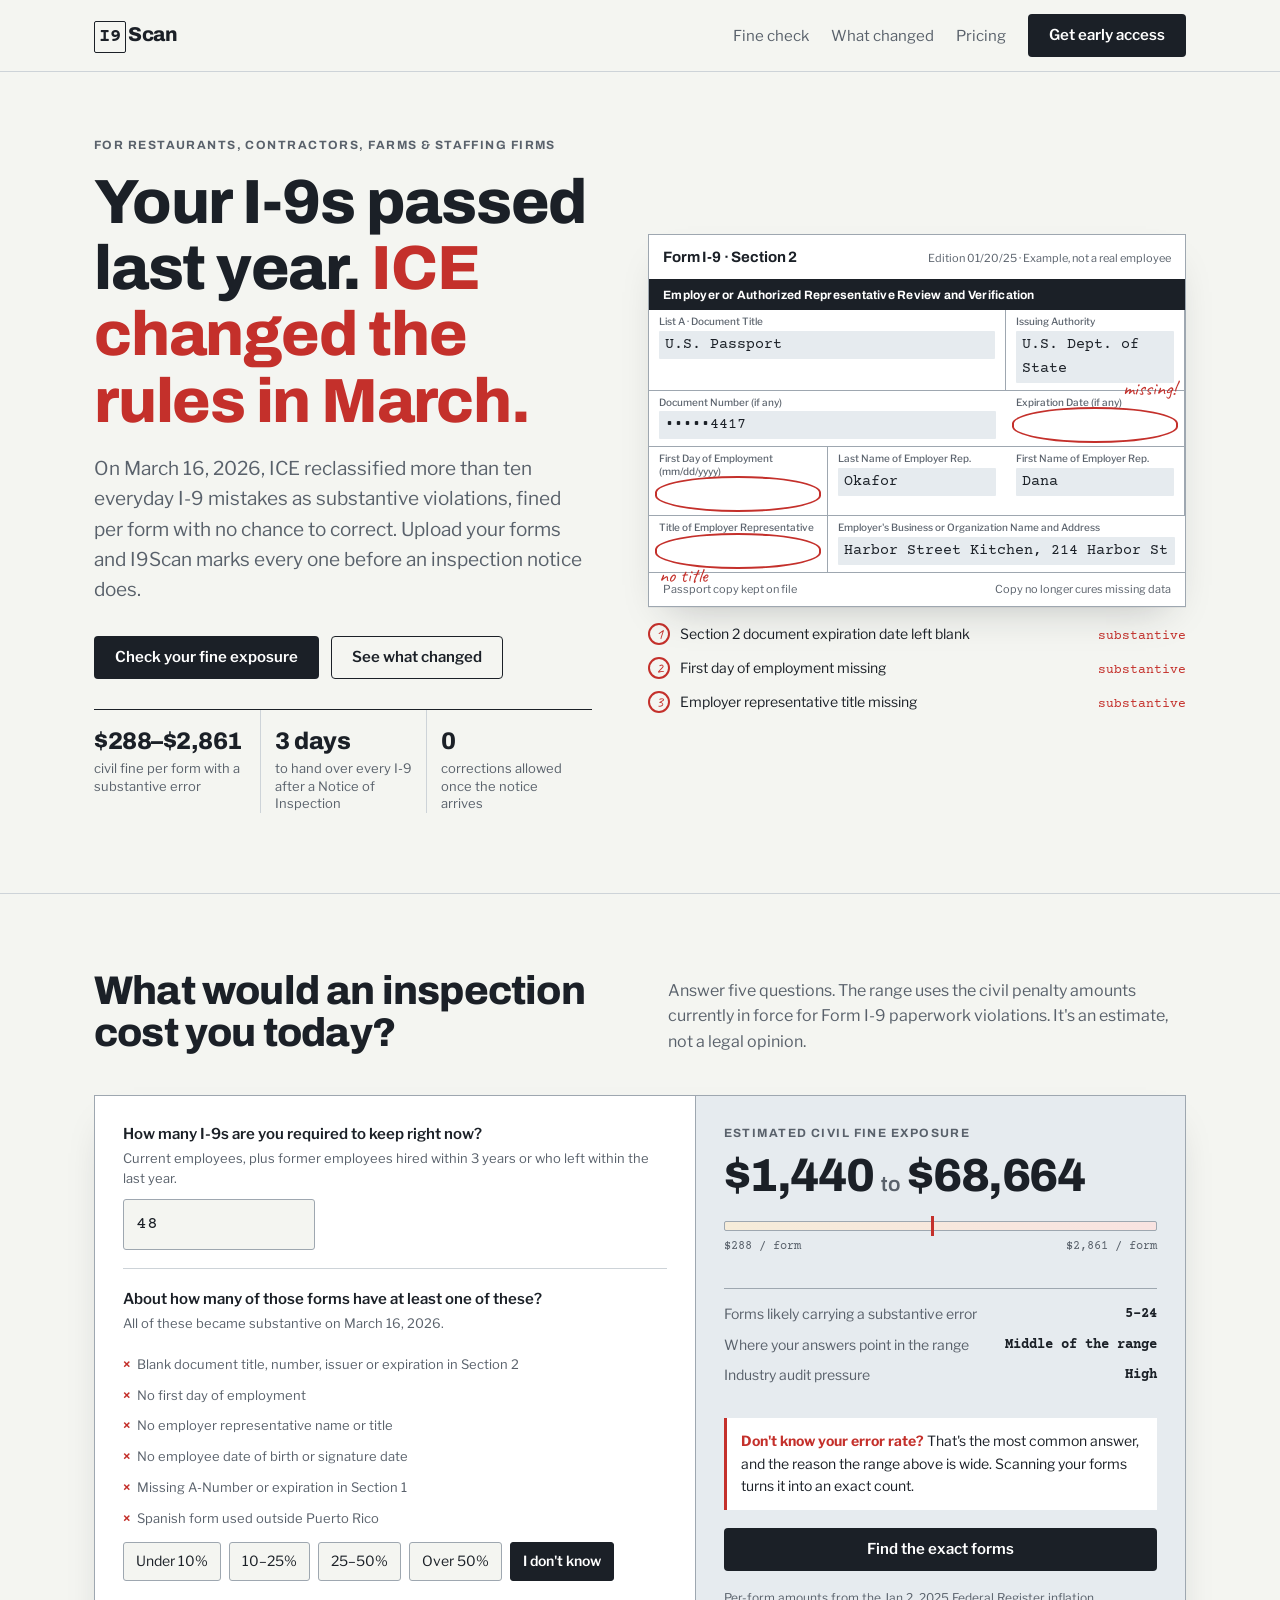
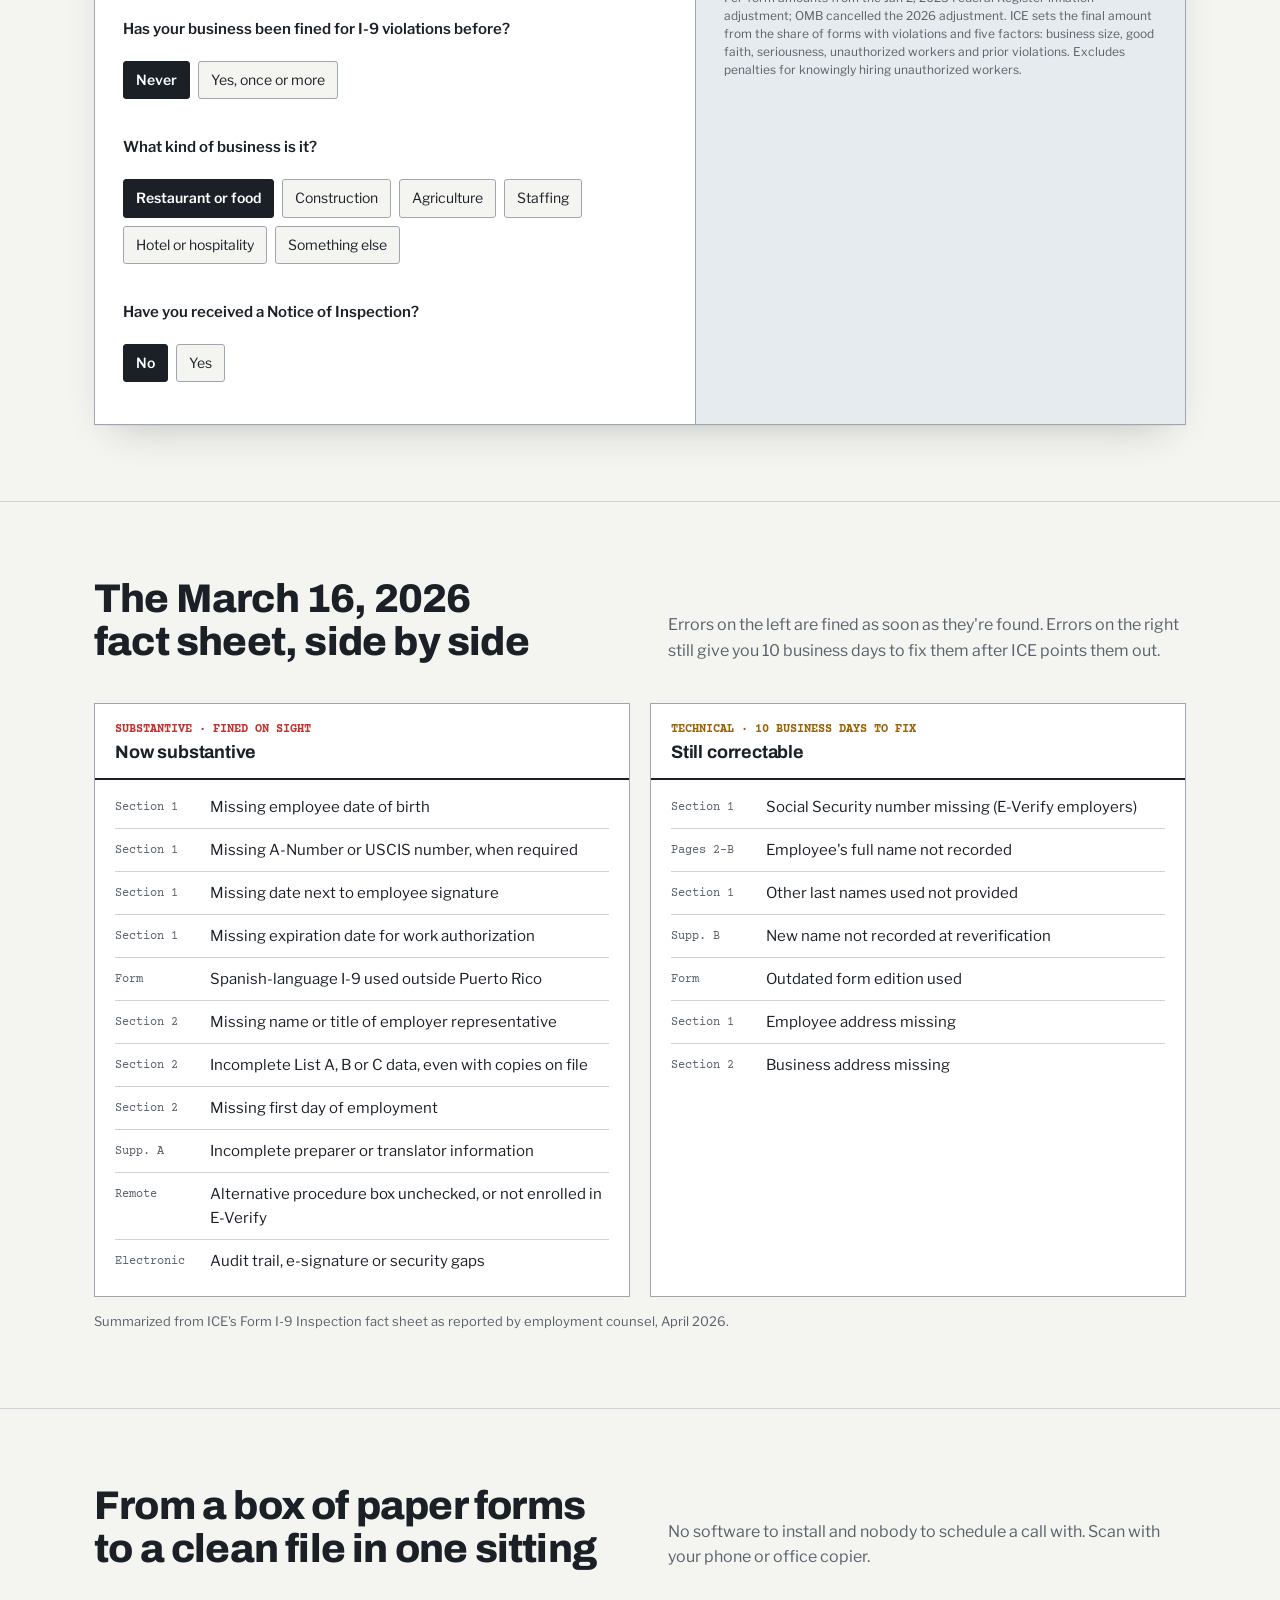
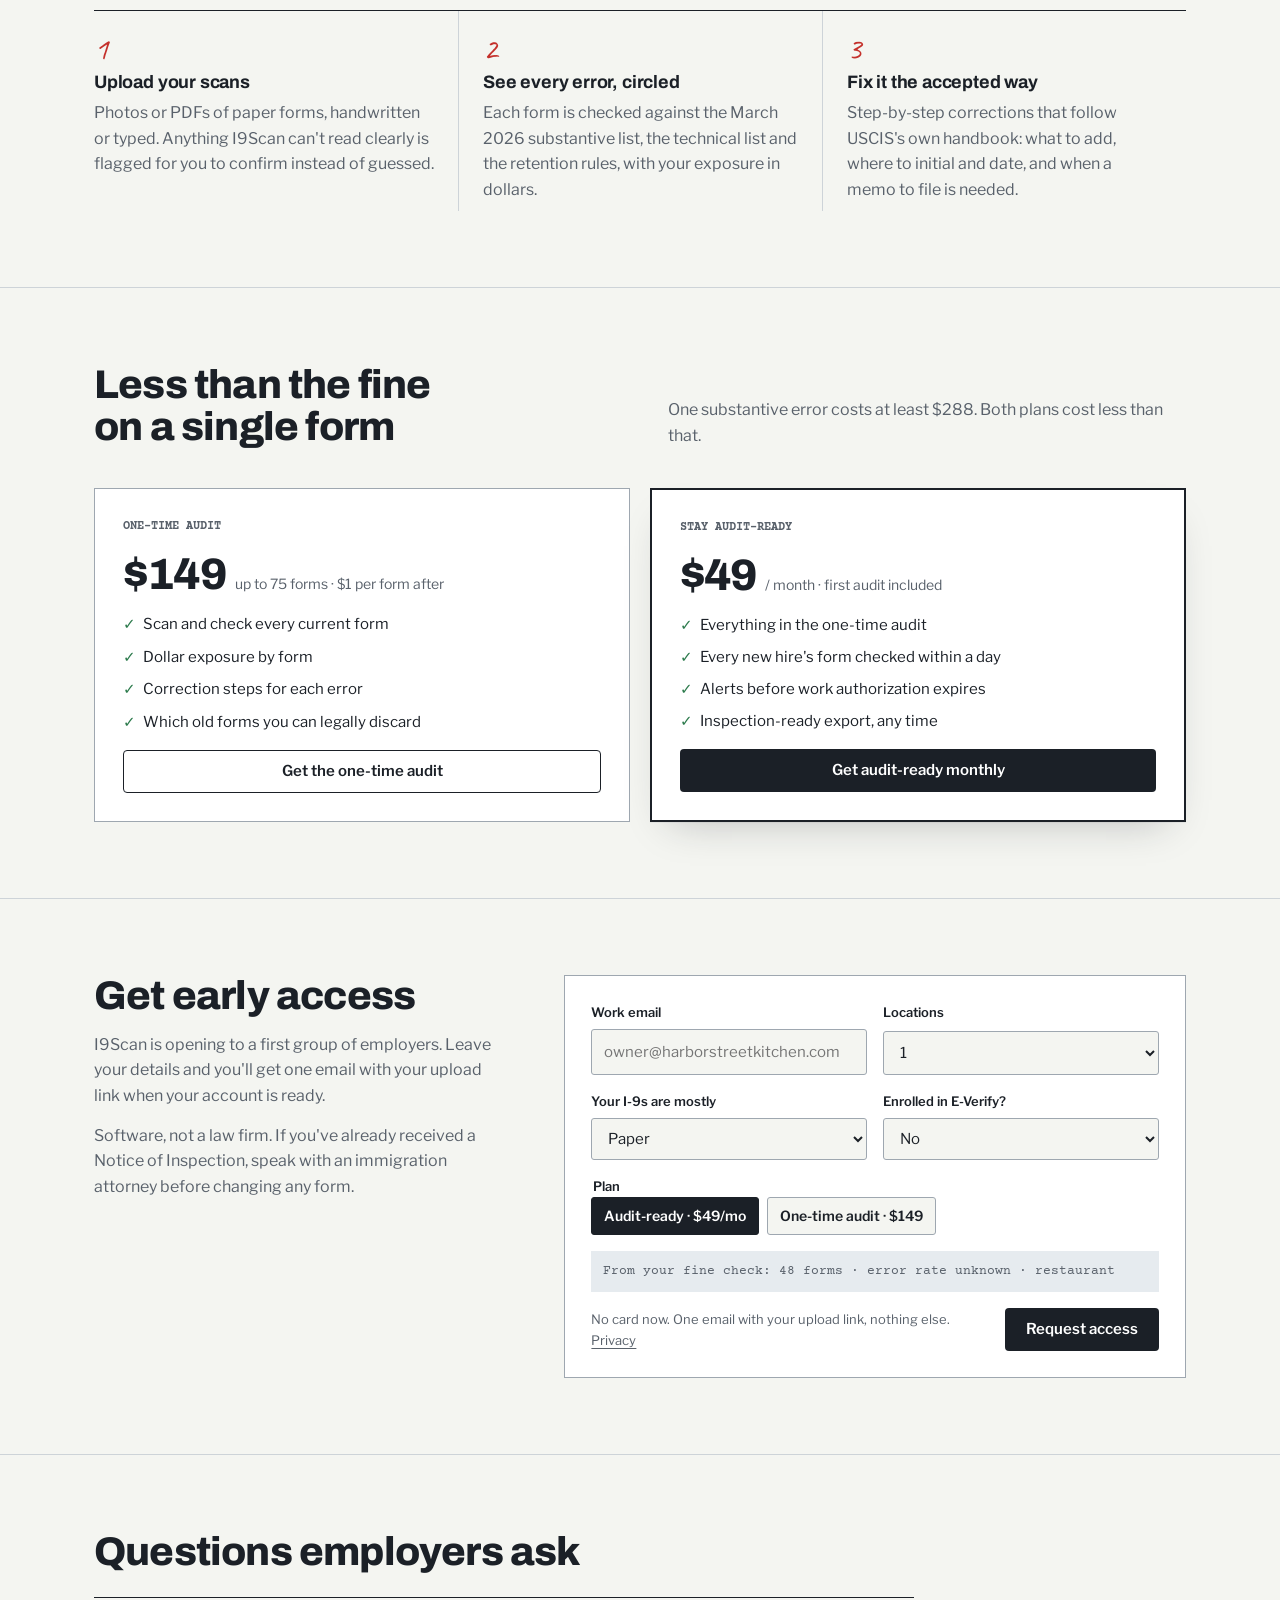
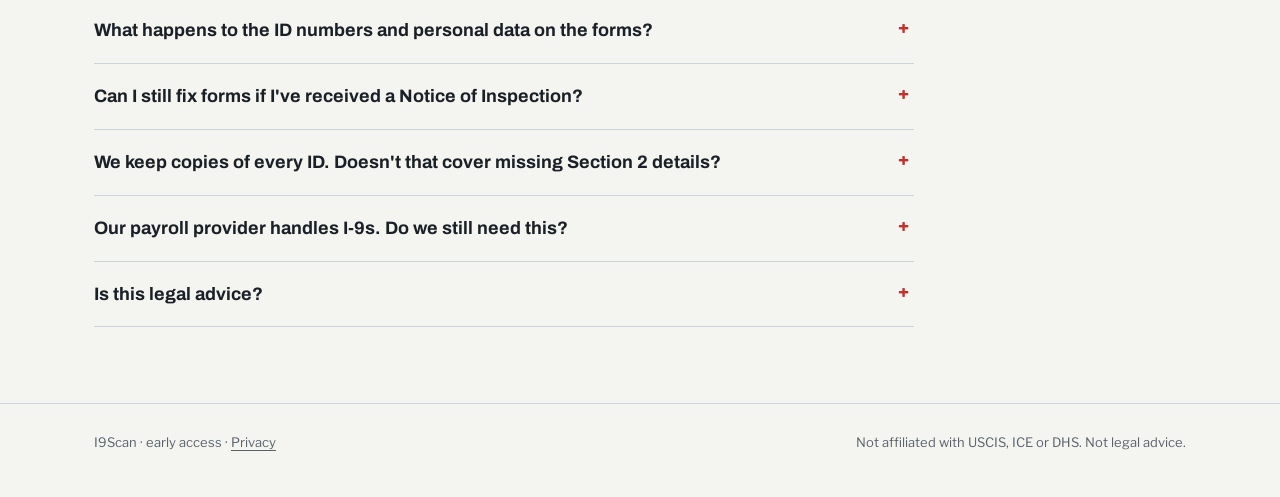
==== index.html @ 474c1237 "Publish I9Scan early-access landing page and privacy page Co-Authored-By: Claude Opus 5 <noreply@ant" ====
<!doctype html>
<html lang="en">
<head>
<meta charset="utf-8">
<meta name="viewport" content="width=device-width, initial-scale=1">
<title>I9Scan</title>
<meta name="description" content="Find the Form I-9 errors ICE now fines on sight, before an inspection notice arrives.">
<link rel="preconnect" href="https://fonts.googleapis.com">
<link rel="preconnect" href="https://fonts.gstatic.com" crossorigin>
<link rel="stylesheet" href="https://fonts.googleapis.com/css2?family=Archivo:wght@600;700;800&family=Caveat:wght@600&family=Courier+Prime:wght@400;700&family=Libre+Franklin:ital,wght@0,400;0,500;0,600;0,700;1,400&display=swap">
<style>
  :root {
    --paper: #F4F5F1;
    --sheet: #FFFFFF;
    --field: #E6EBEF;
    --ink: #1B2027;
    --muted: #59616B;
    --rule: #CDD3D8;
    --rule-strong: #9EA7B0;
    --pen: #C4302B;
    --pen-soft: #F9E3E1;
    --amber: #9A6208;
    --amber-soft: #F6ECD9;
    --ok: #2B7A4B;
    --btn: #1B2027;
    --btn-ink: #FFFFFF;
    --shadow: 0 1px 0 rgba(27, 32, 39, .05), 0 18px 40px -20px rgba(27, 32, 39, .28);

    --f-display: "Archivo", "Arial Narrow", Arial, sans-serif;
    --f-body: "Libre Franklin", "Franklin Gothic Book", "Segoe UI", system-ui, sans-serif;
    --f-type: "Courier Prime", "Courier New", ui-monospace, monospace;
    --f-hand: "Caveat", "Segoe Print", "Comic Sans MS", cursive;
  }
  @media (prefers-color-scheme: dark) {
    :root:not([data-theme="light"]) {
      --paper: #111412;
      --sheet: #191D1B;
      --field: #232A2F;
      --ink: #E7E9E3;
      --muted: #9AA39C;
      --rule: #2A312D;
      --rule-strong: #46504A;
      --pen: #FF6D60;
      --pen-soft: #3A1D1A;
      --amber: #E0A948;
      --amber-soft: #2F2513;
      --ok: #5CC489;
      --btn: #E7E9E3;
      --btn-ink: #111412;
      --shadow: 0 1px 0 rgba(0, 0, 0, .35), 0 18px 40px -20px rgba(0, 0, 0, .8);
    }
  }
  :root[data-theme="dark"] {
    --paper: #111412;
    --sheet: #191D1B;
    --field: #232A2F;
    --ink: #E7E9E3;
    --muted: #9AA39C;
    --rule: #2A312D;
    --rule-strong: #46504A;
    --pen: #FF6D60;
    --pen-soft: #3A1D1A;
    --amber: #E0A948;
    --amber-soft: #2F2513;
    --ok: #5CC489;
    --btn: #E7E9E3;
    --btn-ink: #111412;
    --shadow: 0 1px 0 rgba(0, 0, 0, .35), 0 18px 40px -20px rgba(0, 0, 0, .8);
  }

  *, *::before, *::after { box-sizing: border-box; }
  html { scroll-behavior: smooth; }
  @media (prefers-reduced-motion: reduce) { html { scroll-behavior: auto; } }
  body { margin: 0; background: var(--paper); color: var(--ink); font-family: var(--f-body); font-size: 1rem; line-height: 1.6; -webkit-font-smoothing: antialiased; }
  .wrap { max-width: 1140px; margin-inline: auto; padding-inline: 24px; }
  @media (max-width: 480px) { .wrap { padding-inline: 16px; } }
  h1, h2, h3 { font-family: var(--f-display); margin: 0; line-height: 1.06; text-wrap: balance; letter-spacing: -.02em; }
  h2 { font-size: clamp(1.75rem, 1.2rem + 2vw, 2.5rem); font-weight: 800; }
  h3 { font-size: 1.125rem; font-weight: 700; letter-spacing: -.01em; }
  p { margin: 0; }
  a { color: inherit; text-underline-offset: 3px; }
  :focus-visible { outline: 2px solid var(--pen); outline-offset: 3px; }
  .eyebrow { font-family: var(--f-display); font-weight: 700; font-size: .75rem; letter-spacing: .12em; text-transform: uppercase; color: var(--muted); }
  .type { font-family: var(--f-type); }

  .btn { display: inline-flex; align-items: center; justify-content: center; gap: 8px; font: 600 .9375rem/1 var(--f-body); padding: 13px 20px; border-radius: 4px; border: 1.5px solid transparent; text-decoration: none; cursor: pointer; }
  .btn-solid { background: var(--btn); color: var(--btn-ink); }
  .btn-solid:hover { filter: brightness(1.15); }
  .btn-line { background: transparent; color: var(--ink); border-color: var(--ink); }
  .btn-line:hover { background: var(--field); }

  /* header */
  .top { border-bottom: 1px solid var(--rule); }
  .top .wrap { display: flex; justify-content: space-between; align-items: center; gap: 16px; padding-block: 14px; }
  .logo { font-family: var(--f-display); font-weight: 800; font-size: 1.25rem; text-decoration: none; letter-spacing: -.02em; display: flex; align-items: baseline; }
  .logo b { font-family: var(--f-type); font-weight: 700; font-size: .95em; border: 1.5px solid var(--ink); padding: 0 4px; margin-right: 2px; border-radius: 2px; letter-spacing: 0; }
  .nav { display: flex; align-items: center; gap: 22px; }
  .nav a:not(.btn) { color: var(--muted); text-decoration: none; font-size: .9375rem; }
  .nav a:not(.btn):hover { color: var(--ink); }
  @media (max-width: 760px) { .nav a:not(.btn) { display: none; } }

  /* hero */
  .hero .wrap { display: grid; grid-template-columns: minmax(0, 1fr) minmax(0, 1.08fr); gap: 56px; align-items: center; padding-block: 64px 80px; }
  @media (max-width: 940px) { .hero .wrap { grid-template-columns: 1fr; gap: 44px; padding-block: 44px 56px; } }
  .hero h1 { font-size: clamp(2.3rem, 1.4rem + 3.6vw, 3.9rem); font-weight: 800; }
  .hero h1 span { color: var(--pen); }
  .hero .lede { margin-top: 20px; font-size: 1.1875rem; color: var(--muted); max-width: 50ch; }
  .hero .actions { margin-top: 30px; display: flex; flex-wrap: wrap; gap: 12px; }
  .facts { margin-top: 30px; display: grid; grid-template-columns: repeat(3, minmax(0, 1fr)); gap: 0; border-top: 1px solid var(--ink); }
  .facts div { padding: 12px 12px 0 0; }
  .facts div + div { padding-left: 14px; border-left: 1px solid var(--rule); }
  .facts strong { display: block; font-family: var(--f-display); font-size: 1.5rem; font-weight: 800; letter-spacing: -.02em; font-variant-numeric: tabular-nums; }
  .facts span { font-size: .8125rem; color: var(--muted); line-height: 1.35; display: block; }
  @media (max-width: 420px) { .facts { grid-template-columns: 1fr; } .facts div + div { border-left: 0; padding-left: 0; border-top: 1px solid var(--rule); } }

  /* the form fragment */
  .form-sheet { background: var(--sheet); border: 1px solid var(--rule-strong); box-shadow: var(--shadow); position: relative; }
  .sheet-head { display: flex; justify-content: space-between; align-items: baseline; gap: 12px; padding: 10px 14px; border-bottom: 2px solid var(--ink); }
  .sheet-head b { font-family: var(--f-display); font-size: .9375rem; letter-spacing: -.01em; }
  .sheet-head span { font-size: .6875rem; color: var(--muted); white-space: nowrap; }
  .sec-title { background: var(--ink); color: var(--sheet); font-family: var(--f-display); font-weight: 700; font-size: .75rem; letter-spacing: .02em; padding: 5px 14px; }
  .grid { display: grid; grid-template-columns: repeat(3, minmax(0, 1fr)); }
  .cell { border-bottom: 1px solid var(--rule-strong); border-right: 1px solid var(--rule-strong); padding: 5px 10px 7px; min-height: 52px; position: relative; }
  .cell:nth-child(3n) { border-right: 0; }
  .cell.wide { grid-column: span 3; border-right: 0; }
  .cell.two { grid-column: span 2; }
  .cell label { display: block; font-size: .625rem; line-height: 1.25; color: var(--muted); font-weight: 500; }
  .cell .val { display: block; margin-top: 3px; font-family: var(--f-type); font-size: .9375rem; background: var(--field); padding: 2px 6px; min-height: 1.6em; border-radius: 1px; overflow-wrap: anywhere; }
  .cell.flag .val { outline: 2px solid var(--pen); outline-offset: 2px; border-radius: 50% / 45%; background: transparent; }
  .note { position: absolute; font-family: var(--f-hand); font-size: 1.25rem; line-height: 1; color: var(--pen); white-space: nowrap; pointer-events: none; }
  .sheet-foot { display: flex; justify-content: space-between; gap: 12px; padding: 8px 14px; font-size: .6875rem; color: var(--muted); }
  .margin-notes { display: grid; gap: 10px; margin-top: 16px; }
  .mnote { display: grid; grid-template-columns: 22px 1fr auto; gap: 10px; align-items: baseline; font-size: .875rem; }
  .mnote i { font-style: normal; width: 22px; height: 22px; border: 2px solid var(--pen); color: var(--pen); border-radius: 50%; display: grid; place-items: center; font-family: var(--f-hand); font-size: 1rem; line-height: 1; }
  .mnote em { font-style: normal; font-family: var(--f-type); font-size: .8125rem; color: var(--pen); white-space: nowrap; }
  @media (max-width: 520px) {
    .grid { grid-template-columns: 1fr 1fr; }
    .cell:nth-child(3n) { border-right: 1px solid var(--rule-strong); }
    .cell:nth-child(2n) { border-right: 0; }
    .cell.wide, .cell.two { grid-column: span 2; border-right: 0; }
    .note { display: none; }
    .mnote { grid-template-columns: 22px 1fr; }
    .mnote em { grid-column: 2; }
  }

  /* sections */
  section.band { border-top: 1px solid var(--rule); }
  section.band > .wrap { padding-block: 76px; }
  @media (max-width: 720px) { section.band > .wrap { padding-block: 52px; } }
  .head { display: grid; grid-template-columns: minmax(0, 1fr) minmax(0, 1fr); gap: 16px 56px; align-items: end; margin-bottom: 40px; }
  .head p { color: var(--muted); max-width: 54ch; }
  @media (max-width: 900px) { .head { grid-template-columns: 1fr; } }

  /* checker */
  .checker { display: grid; grid-template-columns: minmax(0, 1.1fr) minmax(0, .9fr); gap: 0; background: var(--sheet); border: 1px solid var(--rule-strong); box-shadow: var(--shadow); }
  @media (max-width: 900px) { .checker { grid-template-columns: 1fr; } }
  .q-list { padding: 8px 28px 24px; }
  @media (max-width: 520px) { .q-list { padding: 4px 16px 20px; } }
  .q { padding-block: 18px; border-bottom: 1px solid var(--rule); display: grid; gap: 10px; }
  .q:last-child { border-bottom: 0; }
  .q > label, .q legend { font-weight: 600; font-size: .9375rem; }
  .q .hint { font-weight: 400; color: var(--muted); font-size: .8125rem; display: block; margin-top: 2px; }
  fieldset.q { border: 0; margin: 0; padding-inline: 0; min-width: 0; }
  .q legend { padding: 0; margin-bottom: 10px; float: left; width: 100%; }
  .q legend + * { clear: both; }
  .opts { display: flex; flex-wrap: wrap; gap: 8px; }
  .opt { position: relative; }
  .opt input { position: absolute; opacity: 0; width: 1px; height: 1px; }
  .opt span { display: inline-block; padding: 7px 12px; border: 1.5px solid var(--rule-strong); border-radius: 3px; font-size: .875rem; cursor: pointer; background: var(--paper); }
  .opt input:checked + span { border-color: var(--ink); background: var(--ink); color: var(--sheet); font-weight: 600; }
  .opt input:focus-visible + span { outline: 2px solid var(--pen); outline-offset: 2px; }
  input[type="number"], input[type="email"], input[type="url"], select, textarea { font: inherit; font-size: .9375rem; color: var(--ink); background: var(--paper); border: 1.5px solid var(--rule-strong); border-radius: 3px; padding: 10px 12px; width: 100%; }
  input[type="number"] { font-family: var(--f-type); font-size: 1.125rem; max-width: 12rem; }
  input:focus, select:focus, textarea:focus { outline: 2px solid var(--pen); outline-offset: 0; border-color: var(--pen); }
  .errlist { margin: 0; padding: 0; list-style: none; display: grid; gap: 6px; font-size: .8125rem; color: var(--muted); columns: 2; column-gap: 20px; }
  .errlist li { break-inside: avoid; padding-left: 14px; position: relative; margin-bottom: 4px; }
  .errlist li::before { content: "×"; position: absolute; left: 0; color: var(--pen); font-weight: 700; }
  @media (max-width: 560px) { .errlist { columns: 1; } }

  .result { background: var(--field); padding: 28px; display: flex; flex-direction: column; gap: 18px; border-left: 1px solid var(--rule-strong); }
  @media (max-width: 900px) { .result { border-left: 0; border-top: 1px solid var(--rule-strong); } }
  @media (max-width: 520px) { .result { padding: 20px 16px; } }
  .result .big { font-family: var(--f-display); font-weight: 800; font-size: clamp(2rem, 1.4rem + 2.4vw, 2.9rem); line-height: 1; letter-spacing: -.03em; font-variant-numeric: tabular-nums; overflow-wrap: anywhere; }
  .result .big small { font-size: .45em; color: var(--muted); font-weight: 600; letter-spacing: 0; }
  .range { position: relative; height: 10px; background: linear-gradient(90deg, var(--amber-soft), var(--pen-soft)); border: 1px solid var(--rule-strong); border-radius: 2px; margin-top: 4px; }
  .range i { position: absolute; top: -6px; width: 3px; height: 20px; background: var(--pen); transform: translateX(-1px); transition: left .25s; }
  @media (prefers-reduced-motion: reduce) { .range i { transition: none; } }
  .range-scale { display: flex; justify-content: space-between; font-family: var(--f-type); font-size: .75rem; color: var(--muted); margin-top: 6px; font-variant-numeric: tabular-nums; }
  .kv { display: grid; grid-template-columns: 1fr auto; gap: 8px 16px; font-size: .875rem; border-top: 1px solid var(--rule-strong); padding-top: 14px; }
  .kv dt { color: var(--muted); }
  .kv dd { margin: 0; font-family: var(--f-type); font-weight: 700; text-align: right; font-variant-numeric: tabular-nums; }
  .alert { font-size: .875rem; padding: 12px 14px; border-left: 3px solid var(--pen); background: var(--sheet); }
  .alert strong { color: var(--pen); }
  .result .fine-print { font-size: .75rem; color: var(--muted); line-height: 1.5; }

  /* rule change */
  .rules { display: grid; grid-template-columns: minmax(0, 1fr) minmax(0, 1fr); gap: 20px; }
  @media (max-width: 820px) { .rules { grid-template-columns: 1fr; } }
  .rule-col { background: var(--sheet); border: 1px solid var(--rule-strong); }
  .rule-col header { padding: 16px 20px; border-bottom: 2px solid var(--ink); display: grid; gap: 4px; }
  .rule-col header .tag { font-family: var(--f-type); font-size: .75rem; font-weight: 700; }
  .rule-col.sub header .tag { color: var(--pen); }
  .rule-col.tech header .tag { color: var(--amber); }
  .rule-col ul { list-style: none; margin: 0; padding: 6px 20px 14px; }
  .rule-col li { padding: 9px 0; border-bottom: 1px solid var(--rule); font-size: .9375rem; display: grid; grid-template-columns: 5.2rem 1fr; gap: 12px; }
  .rule-col li:last-child { border-bottom: 0; }
  .rule-col li span { font-family: var(--f-type); font-size: .75rem; color: var(--muted); padding-top: 3px; }
  .source { margin-top: 14px; font-size: .8125rem; color: var(--muted); }

  /* steps */
  .steps { list-style: none; margin: 0; padding: 0; display: grid; grid-template-columns: repeat(3, minmax(0, 1fr)); border-top: 1px solid var(--ink); }
  @media (max-width: 820px) { .steps { grid-template-columns: 1fr; } }
  .steps li { padding: 22px 24px 8px 0; display: grid; gap: 8px; align-content: start; }
  .steps li + li { padding-left: 24px; border-left: 1px solid var(--rule); }
  @media (max-width: 820px) { .steps li + li { padding-left: 0; border-left: 0; border-top: 1px solid var(--rule); } }
  .steps .n { font-family: var(--f-hand); font-size: 2rem; line-height: 1; color: var(--pen); }
  .steps p { color: var(--muted); max-width: 42ch; }

  /* pricing */
  .plans { display: grid; grid-template-columns: repeat(2, minmax(0, 1fr)); gap: 20px; }
  @media (max-width: 760px) { .plans { grid-template-columns: 1fr; } }
  .plan { background: var(--sheet); border: 1px solid var(--rule-strong); padding: 28px; display: flex; flex-direction: column; gap: 16px; }
  .plan.pick { border: 2px solid var(--ink); box-shadow: var(--shadow); }
  .plan .tag { font-family: var(--f-type); font-size: .75rem; font-weight: 700; color: var(--muted); }
  .price { display: flex; align-items: baseline; gap: 8px; flex-wrap: wrap; }
  .price b { font-family: var(--f-display); font-size: 2.75rem; font-weight: 800; letter-spacing: -.03em; line-height: 1; }
  .price span { color: var(--muted); font-size: .875rem; }
  .plan ul { list-style: none; margin: 0; padding: 0; display: grid; gap: 8px; flex: 1; }
  .plan li { padding-left: 20px; position: relative; font-size: .9375rem; }
  .plan li::before { content: "✓"; position: absolute; left: 0; color: var(--ok); font-weight: 700; }

  /* access form */
  .access { display: grid; grid-template-columns: minmax(0, .8fr) minmax(0, 1.2fr); gap: 36px 56px; align-items: start; }
  @media (max-width: 900px) { .access { grid-template-columns: 1fr; } }
  .access-copy p { margin-top: 14px; color: var(--muted); max-width: 44ch; }
  #access-form { background: var(--sheet); border: 1px solid var(--rule-strong); padding: 26px; display: grid; grid-template-columns: repeat(2, minmax(0, 1fr)); gap: 16px; }
  @media (max-width: 560px) { #access-form { grid-template-columns: 1fr; padding: 18px; } }
  .f { display: grid; gap: 6px; }
  .f.full { grid-column: 1 / -1; }
  .f label, .f legend { font-size: .8125rem; font-weight: 600; }
  fieldset.f { border: 0; margin: 0; padding: 0; min-width: 0; }
  .carry { grid-column: 1 / -1; font-size: .8125rem; color: var(--muted); background: var(--field); padding: 10px 12px; font-family: var(--f-type); }
  .form-row { grid-column: 1 / -1; display: flex; flex-wrap: wrap; justify-content: space-between; align-items: center; gap: 12px; }
  .form-row small { color: var(--muted); font-size: .8125rem; max-width: 40ch; }
  .form-error { grid-column: 1 / -1; color: var(--pen); font-size: .875rem; }
  .sent { grid-column: 1 / -1; display: grid; gap: 8px; }
  .sent h3 { font-size: 1.5rem; }
  .sent p { color: var(--muted); }

  /* faq */
  .faq { border-top: 1px solid var(--ink); max-width: 820px; }
  details { border-bottom: 1px solid var(--rule); }
  summary { cursor: pointer; list-style: none; padding: 18px 36px 18px 0; position: relative; font-family: var(--f-display); font-weight: 700; font-size: 1.125rem; }
  summary::-webkit-details-marker { display: none; }
  summary::after { content: "+"; position: absolute; right: 4px; top: 14px; font-family: var(--f-type); font-size: 1.4rem; color: var(--pen); }
  details[open] summary::after { content: "−"; }
  details p { padding-bottom: 20px; color: var(--muted); max-width: 66ch; }

  footer { border-top: 1px solid var(--rule); }
  footer .wrap { padding-block: 28px 44px; display: flex; flex-wrap: wrap; justify-content: space-between; gap: 12px; font-size: .8125rem; color: var(--muted); }
</style>
</head>
<body>

<header class="top">
  <div class="wrap">
    <a class="logo" href="#top" aria-label="I9Scan home"><b>I9</b>Scan</a>
    <nav class="nav" aria-label="Sections">
      <a href="#check">Fine check</a>
      <a href="#rules">What changed</a>
      <a href="#pricing">Pricing</a>
      <a class="btn btn-solid" href="#access">Get early access</a>
    </nav>
  </div>
</header>

<main id="top">
  <section class="hero">
    <div class="wrap">
      <div>
        <p class="eyebrow">For restaurants, contractors, farms &amp; staffing firms</p>
        <h1 style="margin-top:14px">Your I-9s passed last year. <span>ICE changed the rules in March.</span></h1>
        <p class="lede">On March 16, 2026, ICE reclassified more than ten everyday I-9 mistakes as substantive violations, fined per form with no chance to correct. Upload your forms and I9Scan marks every one before an inspection notice does.</p>
        <div class="actions">
          <a class="btn btn-solid" href="#check">Check your fine exposure</a>
          <a class="btn btn-line" href="#rules">See what changed</a>
        </div>
        <div class="facts">
          <div><strong>$288–$2,861</strong><span>civil fine per form with a substantive error</span></div>
          <div><strong>3 days</strong><span>to hand over every I-9 after a Notice of Inspection</span></div>
          <div><strong>0</strong><span>corrections allowed once the notice arrives</span></div>
        </div>
      </div>

      <div>
        <figure class="form-sheet" style="margin:0" aria-label="Example Form I-9 Section 2 with three errors circled">
          <div class="sheet-head"><b>Form I-9 · Section 2</b><span>Edition 01/20/25 · Example, not a real employee</span></div>
          <div class="sec-title">Employer or Authorized Representative Review and Verification</div>
          <div class="grid">
            <div class="cell two"><label>List A · Document Title</label><span class="val">U.S. Passport</span></div>
            <div class="cell"><label>Issuing Authority</label><span class="val">U.S. Dept. of State</span></div>
            <div class="cell two"><label>Document Number (if any)</label><span class="val">•••••4417</span></div>
            <div class="cell flag"><label>Expiration Date (if any)</label><span class="val">&nbsp;</span><span class="note" style="right:8px;top:-12px">missing!</span></div>
            <div class="cell flag"><label>First Day of Employment (mm/dd/yyyy)</label><span class="val">&nbsp;</span></div>
            <div class="cell"><label>Last Name of Employer Rep.</label><span class="val">Okafor</span></div>
            <div class="cell"><label>First Name of Employer Rep.</label><span class="val">Dana</span></div>
            <div class="cell flag"><label>Title of Employer Representative</label><span class="val">&nbsp;</span><span class="note" style="left:10px;bottom:-14px">no title</span></div>
            <div class="cell two"><label>Employer's Business or Organization Name and Address</label><span class="val">Harbor Street Kitchen, 214 Harbor St</span></div>
          </div>
          <div class="sheet-foot"><span>Passport copy kept on file</span><span>Copy no longer cures missing data</span></div>
        </figure>
        <div class="margin-notes" aria-label="Errors found on this example form">
          <div class="mnote"><i aria-hidden="true">1</i><span>Section 2 document expiration date left blank</span><em>substantive</em></div>
          <div class="mnote"><i aria-hidden="true">2</i><span>First day of employment missing</span><em>substantive</em></div>
          <div class="mnote"><i aria-hidden="true">3</i><span>Employer representative title missing</span><em>substantive</em></div>
        </div>
      </div>
    </div>
  </section>

  <section class="band" id="check">
    <div class="wrap">
      <div class="head">
        <h2>What would an inspection cost you today?</h2>
        <p>Answer five questions. The range uses the civil penalty amounts currently in force for Form I-9 paperwork violations. It's an estimate, not a legal opinion.</p>
      </div>

      <div class="checker">
        <form class="q-list" id="checker" onsubmit="return false">
          <div class="q">
            <label for="c-forms">How many I-9s are you required to keep right now?<span class="hint">Current employees, plus former employees hired within 3 years or who left within the last year.</span></label>
            <input id="c-forms" name="forms" type="number" min="1" max="100000" step="1" value="48" inputmode="numeric">
          </div>

          <fieldset class="q">
            <legend>About how many of those forms have at least one of these?<span class="hint">All of these became substantive on March 16, 2026.</span></legend>
            <ul class="errlist">
              <li>Blank document title, number, issuer or expiration in Section 2</li>
              <li>No first day of employment</li>
              <li>No employer representative name or title</li>
              <li>No employee date of birth or signature date</li>
              <li>Missing A-Number or expiration in Section 1</li>
              <li>Spanish form used outside Puerto Rico</li>
            </ul>
            <div class="opts">
              <label class="opt"><input type="radio" name="share" id="c-share-10" value="0.07"><span>Under 10%</span></label>
              <label class="opt"><input type="radio" name="share" id="c-share-25" value="0.18"><span>10–25%</span></label>
              <label class="opt"><input type="radio" name="share" id="c-share-50" value="0.38"><span>25–50%</span></label>
              <label class="opt"><input type="radio" name="share" id="c-share-75" value="0.65"><span>Over 50%</span></label>
              <label class="opt"><input type="radio" name="share" id="c-share-unknown" value="unknown" checked><span>I don't know</span></label>
            </div>
          </fieldset>

          <fieldset class="q">
            <legend>Has your business been fined for I-9 violations before?</legend>
            <div class="opts">
              <label class="opt"><input type="radio" name="history" id="c-hist-no" value="first" checked><span>Never</span></label>
              <label class="opt"><input type="radio" name="history" id="c-hist-yes" value="repeat"><span>Yes, once or more</span></label>
            </div>
          </fieldset>

          <fieldset class="q">
            <legend>What kind of business is it?</legend>
            <div class="opts">
              <label class="opt"><input type="radio" name="industry" id="c-ind-food" value="restaurant" checked><span>Restaurant or food</span></label>
              <label class="opt"><input type="radio" name="industry" id="c-ind-build" value="construction"><span>Construction</span></label>
              <label class="opt"><input type="radio" name="industry" id="c-ind-farm" value="agriculture"><span>Agriculture</span></label>
              <label class="opt"><input type="radio" name="industry" id="c-ind-staff" value="staffing"><span>Staffing</span></label>
              <label class="opt"><input type="radio" name="industry" id="c-ind-hotel" value="hospitality"><span>Hotel or hospitality</span></label>
              <label class="opt"><input type="radio" name="industry" id="c-ind-other" value="other"><span>Something else</span></label>
            </div>
          </fieldset>

          <fieldset class="q">
            <legend>Have you received a Notice of Inspection?</legend>
            <div class="opts">
              <label class="opt"><input type="radio" name="noi" id="c-noi-no" value="no" checked><span>No</span></label>
              <label class="opt"><input type="radio" name="noi" id="c-noi-yes" value="yes"><span>Yes</span></label>
            </div>
          </fieldset>
        </form>

        <div class="result" aria-live="polite">
          <div>
            <p class="eyebrow">Estimated civil fine exposure</p>
            <div class="big" id="r-range" style="margin-top:10px">$1,440 <small>to</small> $68,664</div>
          </div>
          <div>
            <div class="range" aria-hidden="true"><i id="r-marker" style="left:48%"></i></div>
            <div class="range-scale"><span>$288 / form</span><span>$2,861 / form</span></div>
          </div>
          <dl class="kv">
            <dt>Forms likely carrying a substantive error</dt><dd id="r-count">5–24</dd>
            <dt>Where your answers point in the range</dt><dd id="r-where">Middle of the range</dd>
            <dt>Industry audit pressure</dt><dd id="r-industry">High</dd>
          </dl>
          <p class="alert" id="r-alert"><strong>Don't know your error rate?</strong> That's the most common answer, and the reason the range above is wide. Scanning your forms turns it into an exact count.</p>
          <a class="btn btn-solid" href="#access" id="r-cta">Find the exact forms</a>
          <p class="fine-print">Per-form amounts from the Jan 2, 2025 Federal Register inflation adjustment; OMB cancelled the 2026 adjustment. ICE sets the final amount from the share of forms with violations and five factors: business size, good faith, seriousness, unauthorized workers and prior violations. Excludes penalties for knowingly hiring unauthorized workers.</p>
        </div>
      </div>
    </div>
  </section>

  <section class="band" id="rules">
    <div class="wrap">
      <div class="head">
        <h2>The March 16, 2026 fact sheet, side by side</h2>
        <p>Errors on the left are fined as soon as they're found. Errors on the right still give you 10 business days to fix them after ICE points them out.</p>
      </div>
      <div class="rules">
        <div class="rule-col sub">
          <header><span class="tag">SUBSTANTIVE · FINED ON SIGHT</span><h3>Now substantive</h3></header>
          <ul>
            <li><span>Section 1</span>Missing employee date of birth</li>
            <li><span>Section 1</span>Missing A-Number or USCIS number, when required</li>
            <li><span>Section 1</span>Missing date next to employee signature</li>
            <li><span>Section 1</span>Missing expiration date for work authorization</li>
            <li><span>Form</span>Spanish-language I-9 used outside Puerto Rico</li>
            <li><span>Section 2</span>Missing name or title of employer representative</li>
            <li><span>Section 2</span>Incomplete List A, B or C data, even with copies on file</li>
            <li><span>Section 2</span>Missing first day of employment</li>
            <li><span>Supp. A</span>Incomplete preparer or translator information</li>
            <li><span>Remote</span>Alternative procedure box unchecked, or not enrolled in E-Verify</li>
            <li><span>Electronic</span>Audit trail, e-signature or security gaps</li>
          </ul>
        </div>
        <div class="rule-col tech">
          <header><span class="tag">TECHNICAL · 10 BUSINESS DAYS TO FIX</span><h3>Still correctable</h3></header>
          <ul>
            <li><span>Section 1</span>Social Security number missing (E-Verify employers)</li>
            <li><span>Pages 2–B</span>Employee's full name not recorded</li>
            <li><span>Section 1</span>Other last names used not provided</li>
            <li><span>Supp. B</span>New name not recorded at reverification</li>
            <li><span>Form</span>Outdated form edition used</li>
            <li><span>Section 1</span>Employee address missing</li>
            <li><span>Section 2</span>Business address missing</li>
          </ul>
        </div>
      </div>
      <p class="source">Summarized from ICE's Form I-9 Inspection fact sheet as reported by employment counsel, April 2026.</p>
    </div>
  </section>

  <section class="band">
    <div class="wrap">
      <div class="head">
        <h2>From a box of paper forms to a clean file in one sitting</h2>
        <p>No software to install and nobody to schedule a call with. Scan with your phone or office copier.</p>
      </div>
      <ol class="steps">
        <li><span class="n" aria-hidden="true">1</span><h3>Upload your scans</h3><p>Photos or PDFs of paper forms, handwritten or typed. Anything I9Scan can't read clearly is flagged for you to confirm instead of guessed.</p></li>
        <li><span class="n" aria-hidden="true">2</span><h3>See every error, circled</h3><p>Each form is checked against the March 2026 substantive list, the technical list and the retention rules, with your exposure in dollars.</p></li>
        <li><span class="n" aria-hidden="true">3</span><h3>Fix it the accepted way</h3><p>Step-by-step corrections that follow USCIS's own handbook: what to add, where to initial and date, and when a memo to file is needed.</p></li>
      </ol>
    </div>
  </section>

  <section class="band" id="pricing">
    <div class="wrap">
      <div class="head">
        <h2>Less than the fine on a single form</h2>
        <p>One substantive error costs at least $288. Both plans cost less than that.</p>
      </div>
      <div class="plans">
        <div class="plan">
          <span class="tag">ONE-TIME AUDIT</span>
          <div class="price"><b>$149</b><span>up to 75 forms · $1 per form after</span></div>
          <ul>
            <li>Scan and check every current form</li>
            <li>Dollar exposure by form</li>
            <li>Correction steps for each error</li>
            <li>Which old forms you can legally discard</li>
          </ul>
          <a class="btn btn-line" href="#access" data-plan="audit">Get the one-time audit</a>
        </div>
        <div class="plan pick">
          <span class="tag">STAY AUDIT-READY</span>
          <div class="price"><b>$49</b><span>/ month · first audit included</span></div>
          <ul>
            <li>Everything in the one-time audit</li>
            <li>Every new hire's form checked within a day</li>
            <li>Alerts before work authorization expires</li>
            <li>Inspection-ready export, any time</li>
          </ul>
          <a class="btn btn-solid" href="#access" data-plan="monthly">Get audit-ready monthly</a>
        </div>
      </div>
    </div>
  </section>

  <section class="band" id="access">
    <div class="wrap">
      <div class="access">
        <div class="access-copy">
          <h2>Get early access</h2>
          <p>I9Scan is opening to a first group of employers. Leave your details and you'll get one email with your upload link when your account is ready.</p>
          <p>Software, not a law firm. If you've already received a Notice of Inspection, speak with an immigration attorney before changing any form.</p>
        </div>
        <form id="access-form" novalidate>
          <div class="f">
            <label for="a-email">Work email</label>
            <input id="a-email" name="email" type="email" autocomplete="email" required placeholder="owner@harborstreetkitchen.com">
          </div>
          <div class="f">
            <label for="a-locations">Locations</label>
            <select id="a-locations" name="locations">
              <option>1</option>
              <option>2–5</option>
              <option>6–20</option>
              <option>More than 20</option>
            </select>
          </div>
          <div class="f">
            <label for="a-format">Your I-9s are mostly</label>
            <select id="a-format" name="format">
              <option>Paper</option>
              <option>PDFs or scans</option>
              <option>In payroll / HR software</option>
              <option>A mix</option>
            </select>
          </div>
          <div class="f">
            <label for="a-everify">Enrolled in E-Verify?</label>
            <select id="a-everify" name="everify">
              <option>No</option>
              <option>Yes</option>
              <option>Not sure</option>
            </select>
          </div>
          <fieldset class="f full">
            <legend>Plan</legend>
            <div class="opts">
              <label class="opt"><input type="radio" name="plan" id="a-plan-monthly" value="monthly" checked><span>Audit-ready · $49/mo</span></label>
              <label class="opt"><input type="radio" name="plan" id="a-plan-audit" value="audit"><span>One-time audit · $149</span></label>
            </div>
          </fieldset>
          <p class="carry" id="a-carry">From your fine check: 48 forms · error rate unknown · restaurant</p>
          <p class="form-error" id="a-error" hidden></p>
          <div class="form-row">
            <small>No card now. One email with your upload link, nothing else. <a href="privacy.html">Privacy</a></small>
            <button class="btn btn-solid" type="submit" id="a-submit">Request access</button>
          </div>
        </form>
      </div>
    </div>
  </section>

  <section class="band">
    <div class="wrap">
      <div class="head" style="margin-bottom:24px"><h2>Questions employers ask</h2></div>
      <div class="faq">
        <details>
          <summary>What happens to the ID numbers and personal data on the forms?</summary>
          <p>Scans are read, checked and deleted. I9Scan keeps the findings for each form (which fields have errors) and never needs to store document images to show them to you.</p>
        </details>
        <details>
          <summary>Can I still fix forms if I've received a Notice of Inspection?</summary>
          <p>Recent notices instruct employers not to change forms after receiving them. Don't use any tool to edit forms at that point; contact an immigration attorney. I9Scan is built for the time before a notice arrives.</p>
        </details>
        <details>
          <summary>We keep copies of every ID. Doesn't that cover missing Section 2 details?</summary>
          <p>Not anymore. Under the March 2026 fact sheet, missing List A, B or C information in Section 2 is substantive even when a copy of the document is on file.</p>
        </details>
        <details>
          <summary>Our payroll provider handles I-9s. Do we still need this?</summary>
          <p>Most payroll tools collect new forms going forward. They don't re-check the paper forms you completed before switching, and those are the forms an inspection asks for first.</p>
        </details>
        <details>
          <summary>Is this legal advice?</summary>
          <p>No. I9Scan compares your forms with published ICE and USCIS guidance and shows what it finds. Decisions about your situation belong with your attorney.</p>
        </details>
      </div>
    </div>
  </section>
</main>

<footer>
  <div class="wrap">
    <span>I9Scan · early access · <a href="privacy.html">Privacy</a></span>
    <span>Not affiliated with USCIS, ICE or DHS. Not legal advice.</span>
  </div>
</footer>

<script>
  // Where early-access requests go. Set to a Formspree / Tally / Basin endpoint when deploying.
  // Empty = preview mode: the form validates and confirms without sending.
  const FORM_ENDPOINT = "";

  const MIN = 288, MAX = 2861;                       // per-form civil penalty range in force (FR 2025-01-02; no 2026 adjustment)
  const HIGH_PRESSURE = ["restaurant", "construction", "agriculture", "staffing", "hospitality"];
  const fmt = n => "$" + Math.round(n).toLocaleString("en-US");
  const $ = id => document.getElementById(id);
  const checker = $("checker");
  let last = {};

  function compute() {
    const forms = Math.max(1, Math.min(100000, parseInt($("c-forms").value, 10) || 1));
    const shareVal = checker.share.value;
    const unknown = shareVal === "unknown";
    // unknown -> honest wide band (10% to 50%); known -> the midpoint the answer implies
    const lo = unknown ? 0.10 : Number(shareVal);
    const hi = unknown ? 0.50 : Number(shareVal);
    const nLo = Math.max(1, Math.round(forms * lo));
    const nHi = Math.max(nLo, Math.round(forms * hi));
    const repeat = checker.history.value === "repeat";
    const industry = checker.industry.value;
    const noi = checker.noi.value === "yes";

    // position in the per-form range: higher error share and prior violations push toward the maximum
    const rate = unknown ? 0.30 : Number(shareVal);
    let pos = Math.min(1, rate / 0.5) * 0.8 + (repeat ? 0.2 : 0);
    pos = Math.max(0.02, Math.min(0.98, pos));

    $("r-range").innerHTML = `${fmt(nLo * MIN)} <small>to</small> ${fmt(nHi * MAX)}`;
    $("r-count").textContent = nLo === nHi ? `${nLo}` : `${nLo}–${nHi}`;
    $("r-marker").style.left = `${(pos * 100).toFixed(1)}%`;
    $("r-where").textContent = pos < 0.34 ? "Toward the minimum" : pos < 0.67 ? "Middle of the range" : "Toward the maximum";
    $("r-industry").textContent = HIGH_PRESSURE.includes(industry) ? "High" : "Standard";

    const alert = $("r-alert");
    if (noi) {
      alert.innerHTML = "<strong>You've received a notice.</strong> Don't change any form now. Recent notices prohibit edits after receipt. Contact an immigration attorney today; the 3-business-day clock is running.";
    } else if (unknown) {
      alert.innerHTML = "<strong>Don't know your error rate?</strong> That's the most common answer, and the reason the range above is wide. Scanning your forms turns it into an exact count.";
    } else {
      alert.innerHTML = `<strong>${nHi} form${nHi === 1 ? "" : "s"} to find.</strong> Fixing them before a notice arrives is allowed. After a notice, it isn't.`;
    }
    $("r-cta").textContent = noi ? "Get access for after your inspection" : "Find the exact forms";

    const labels = { "0.07": "under 10% with errors", "0.18": "10–25% with errors", "0.38": "25–50% with errors", "0.65": "over 50% with errors", "unknown": "error rate unknown" };
    $("a-carry").textContent = `From your fine check: ${forms} forms · ${labels[shareVal]} · ${industry}${noi ? " · notice received" : ""}`;
    last = { forms, share: shareVal, repeat, industry, noi, exposure_low: nLo * MIN, exposure_high: nHi * MAX };
  }
  checker.addEventListener("input", compute);
  checker.addEventListener("change", compute);
  compute();

  // ---- plan buttons ----
  const params = new URLSearchParams(location.search);
  const ref = params.get("r") || params.get("utm_term") || "";
  let clickedPlan = "";
  document.querySelectorAll("[data-plan]").forEach(a => a.addEventListener("click", () => {
    clickedPlan = a.dataset.plan;
    const radio = $(`a-plan-${clickedPlan}`);
    if (radio) radio.checked = true;
  }));

  // ---- early access ----
  const form = $("access-form");
  const errEl = $("a-error");
  function sent(preview) {
    form.innerHTML = `<div class="sent" role="status">
      <p class="eyebrow">${preview ? "Preview · not sent" : "You're on the list"}</p>
      <h3>Your upload link will come by email.</h3>
      <p>${preview ? "This copy of the page isn't connected to an inbox yet, so nothing was sent."
                   : "Until then, keep your forms exactly as they are if a Notice of Inspection arrives."}</p></div>`;
  }
  form.addEventListener("submit", async e => {
    e.preventDefault();
    errEl.hidden = true;
    const email = form.email.value.trim();
    if (!/^[^@\s]+@[^@\s]+\.[^@\s]+$/.test(email)) {
      errEl.textContent = "Enter an email address we can send your upload link to.";
      errEl.hidden = false;
      return;
    }
    const data = Object.assign(Object.fromEntries(new FormData(form)), last,
      { ref, clicked_plan: clickedPlan, utm_source: params.get("utm_source") || "", submitted_at: new Date().toISOString() });
    if (!FORM_ENDPOINT) return sent(true);
    const btn = $("a-submit");
    btn.disabled = true; btn.textContent = "Sending…";
    try {
      const res = await fetch(FORM_ENDPOINT, { method: "POST", headers: { "Content-Type": "application/json", "Accept": "application/json" }, body: JSON.stringify(data) });
      if (!res.ok) throw new Error(String(res.status));
      sent(false);
    } catch (_) {
      btn.disabled = false; btn.textContent = "Request access";
      errEl.textContent = "Your request didn't go through. Check your connection and try again.";
      errEl.hidden = false;
    }
  });
</script>
</body>
</html>
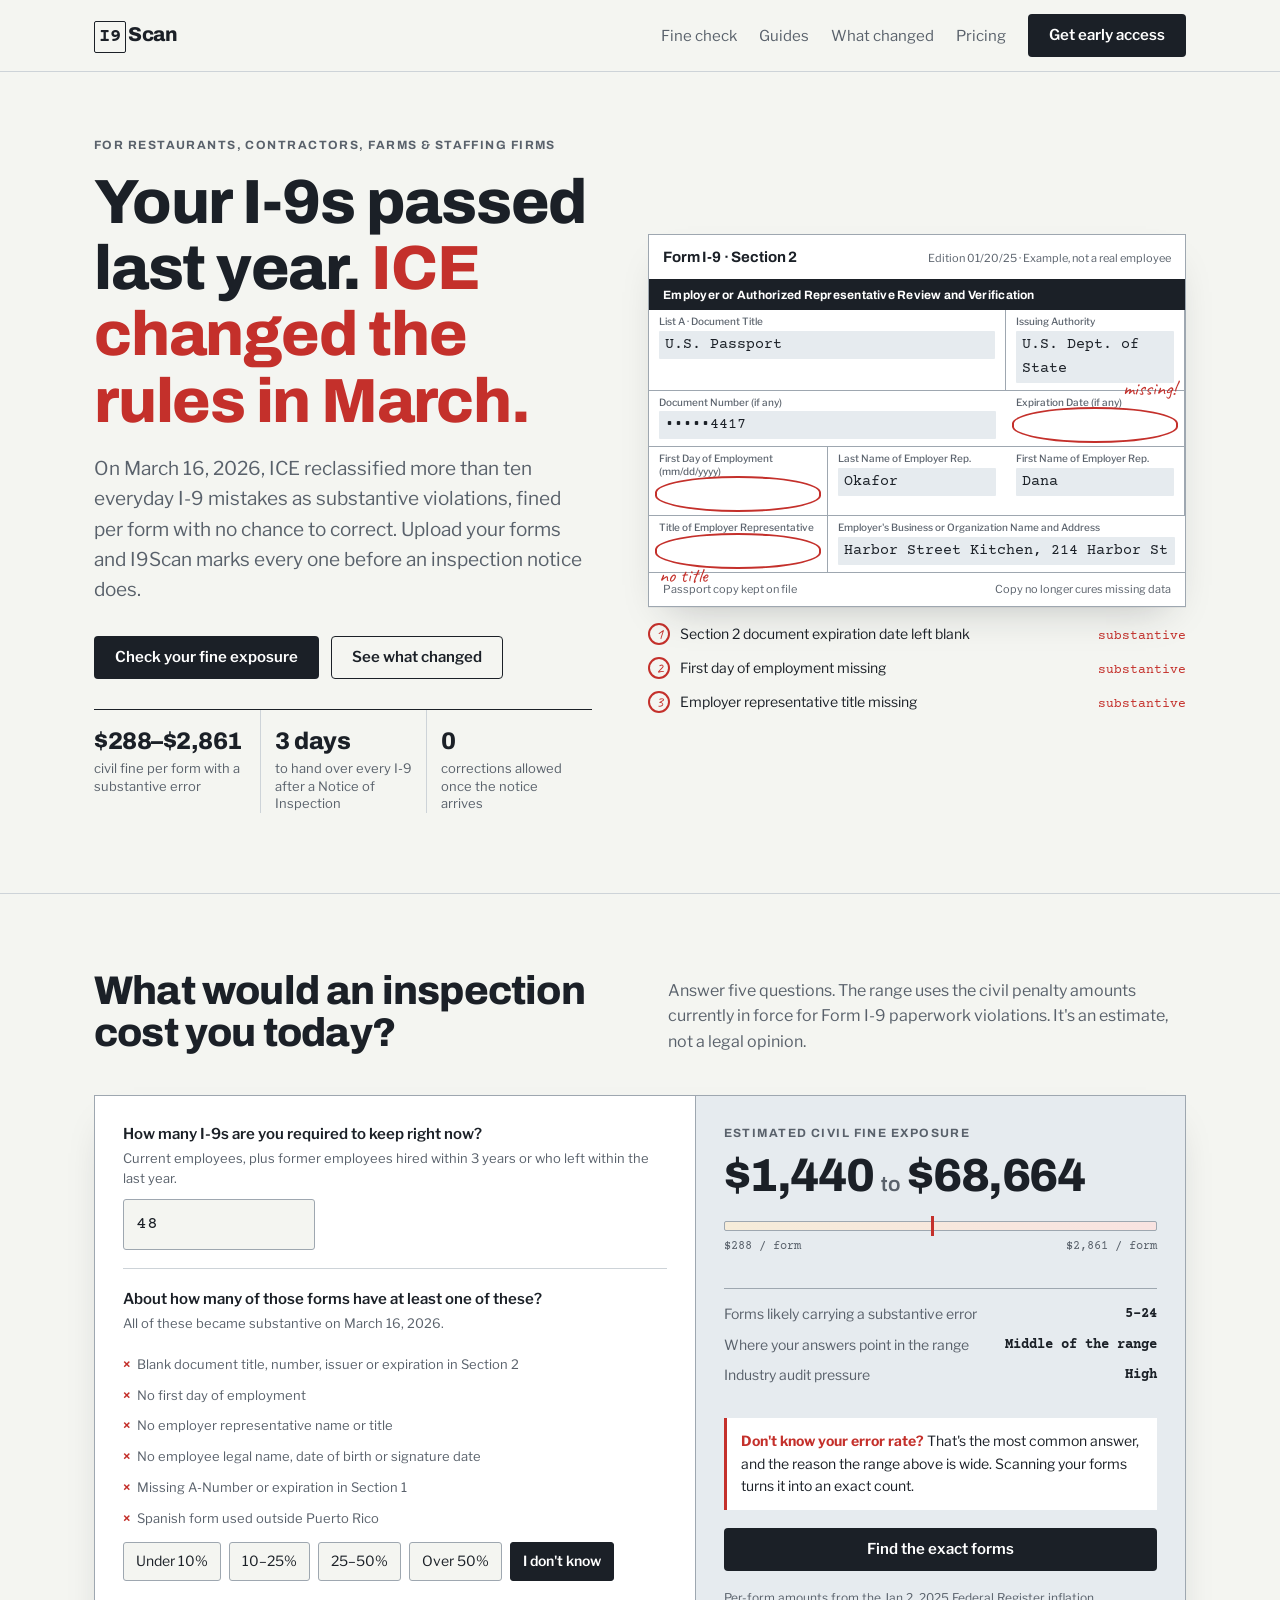
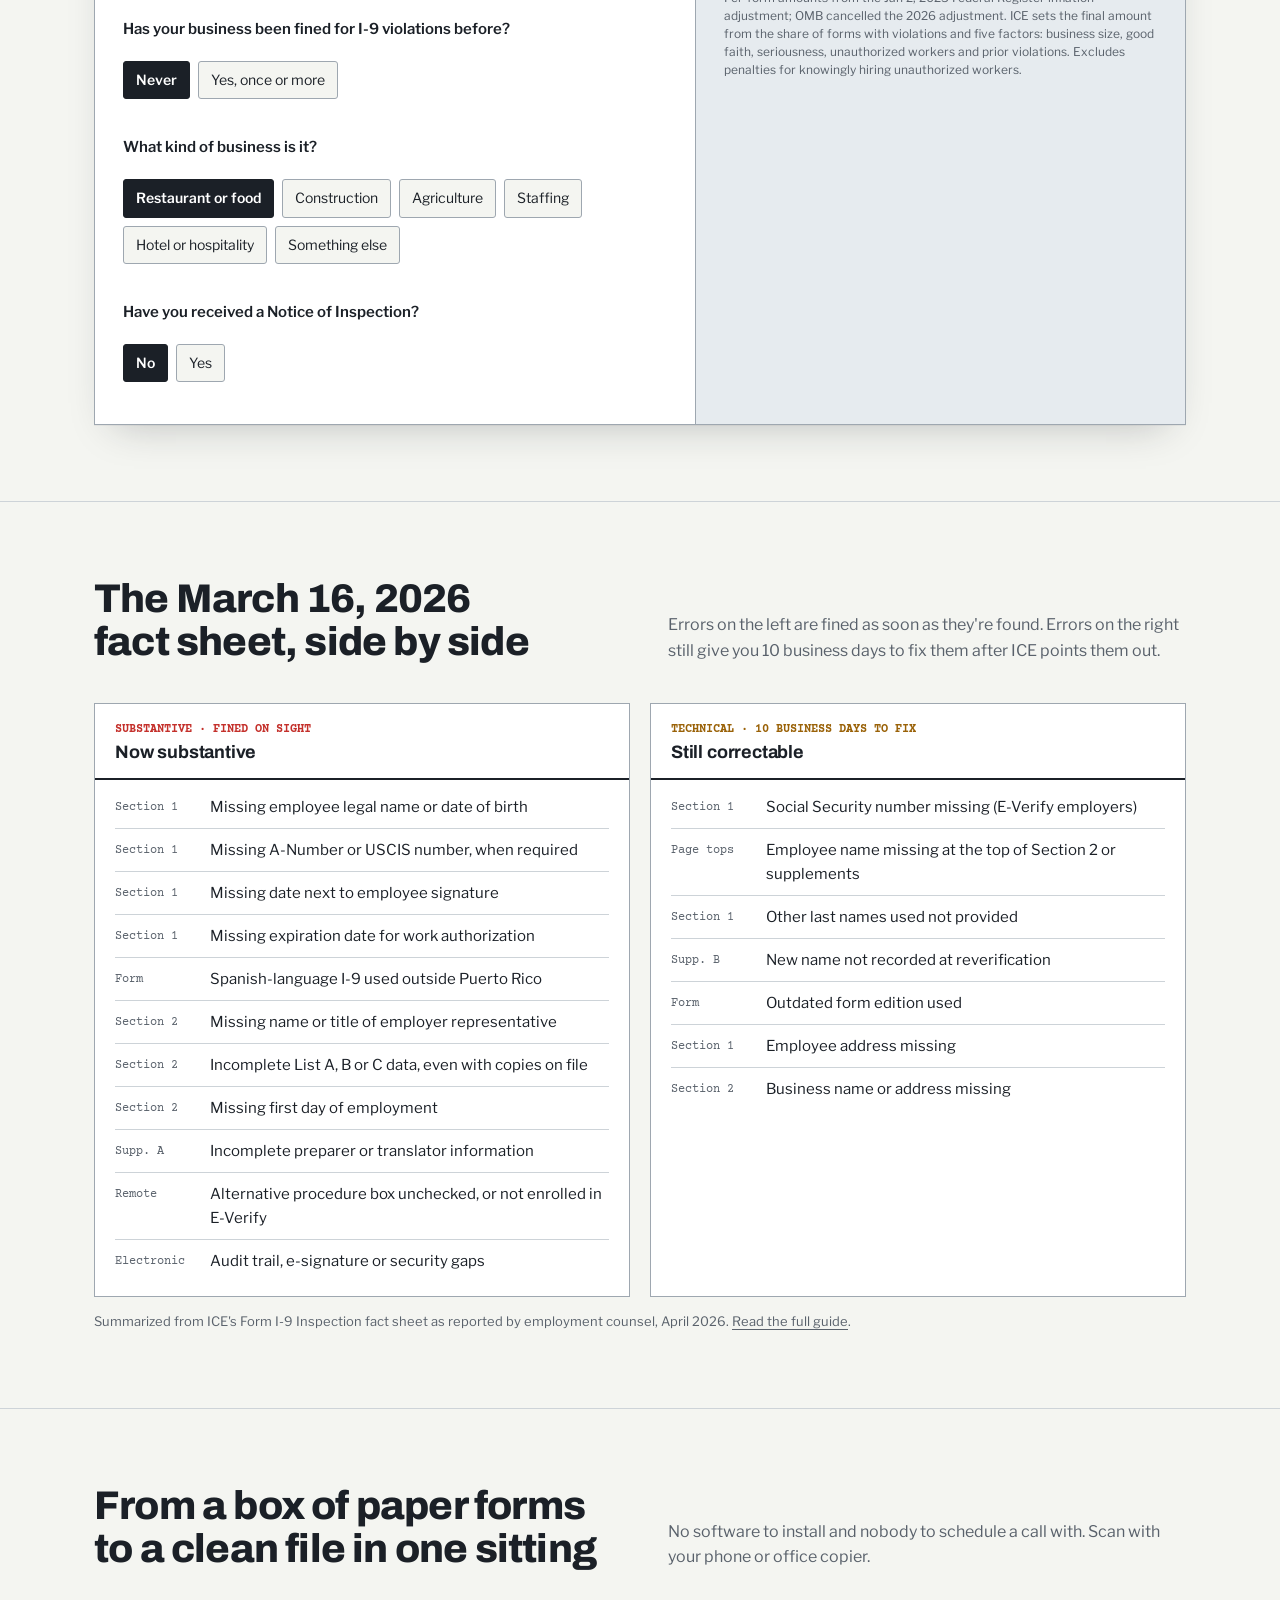
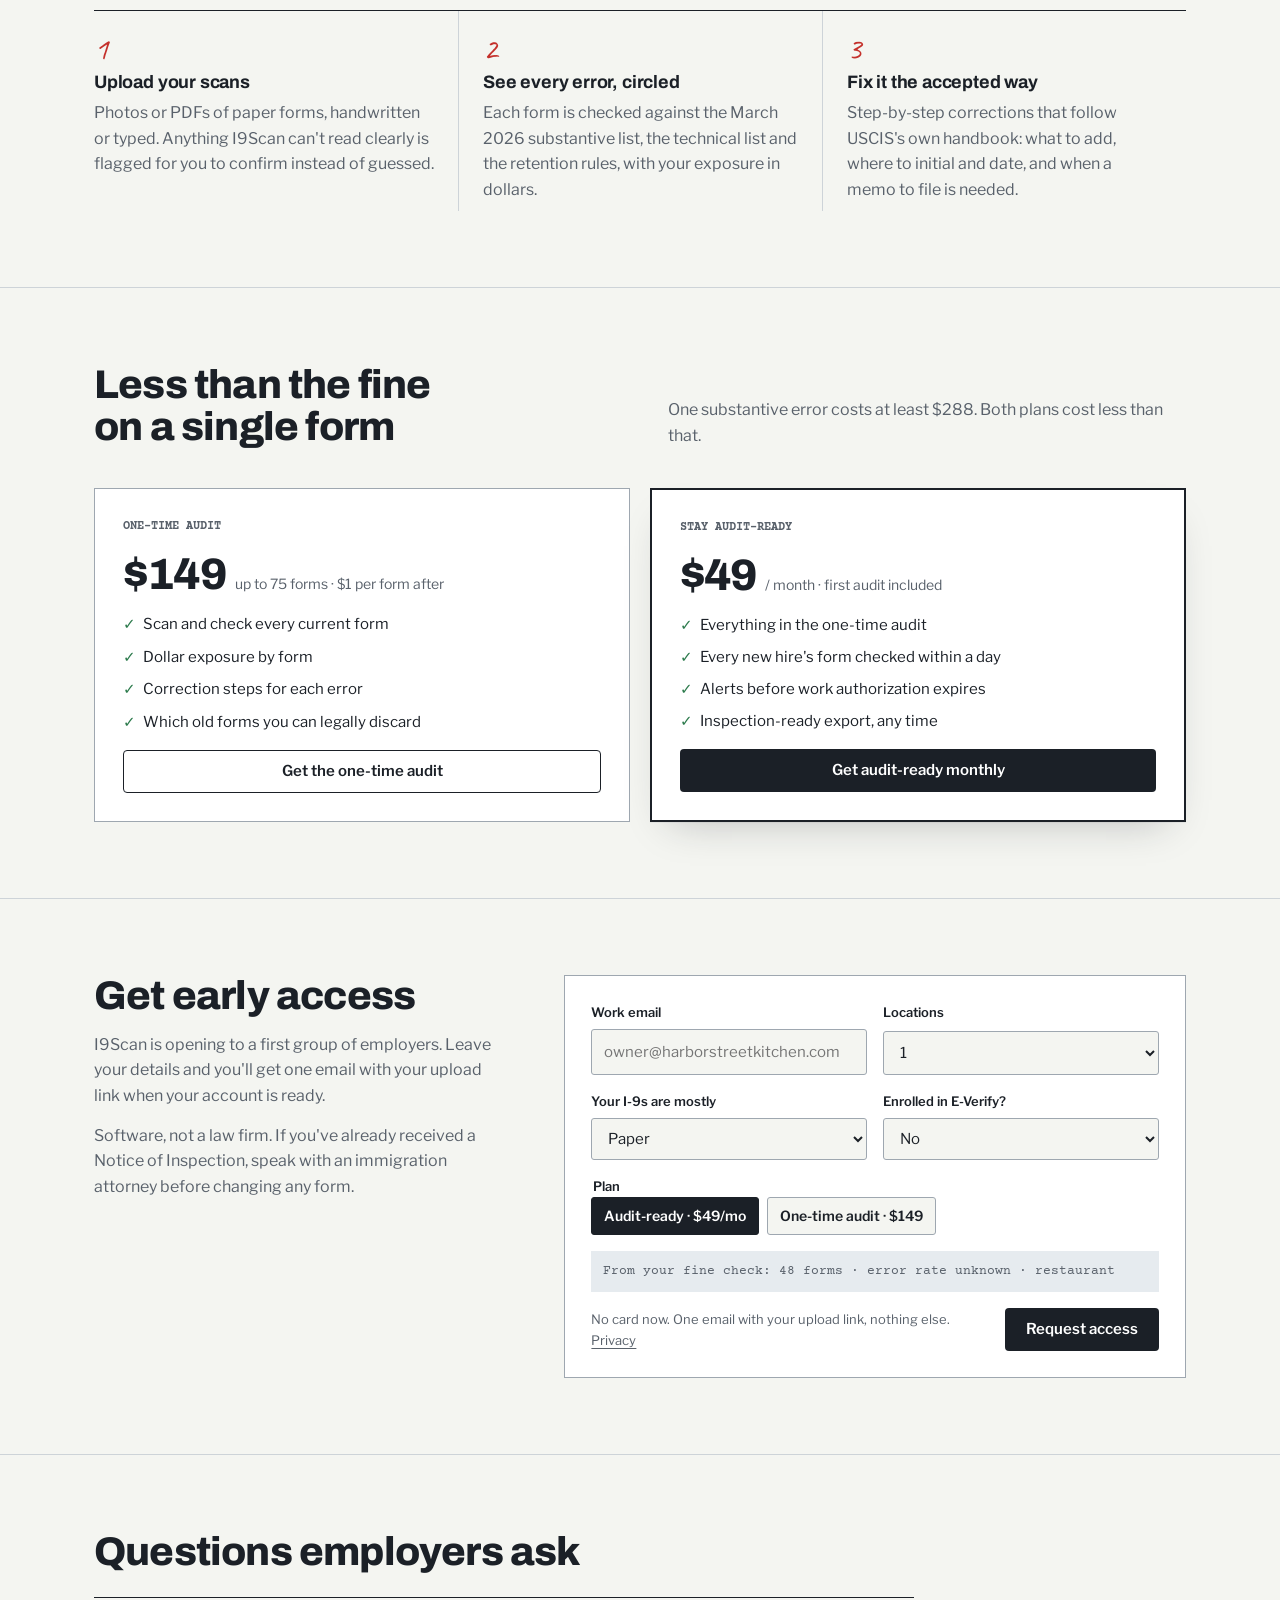
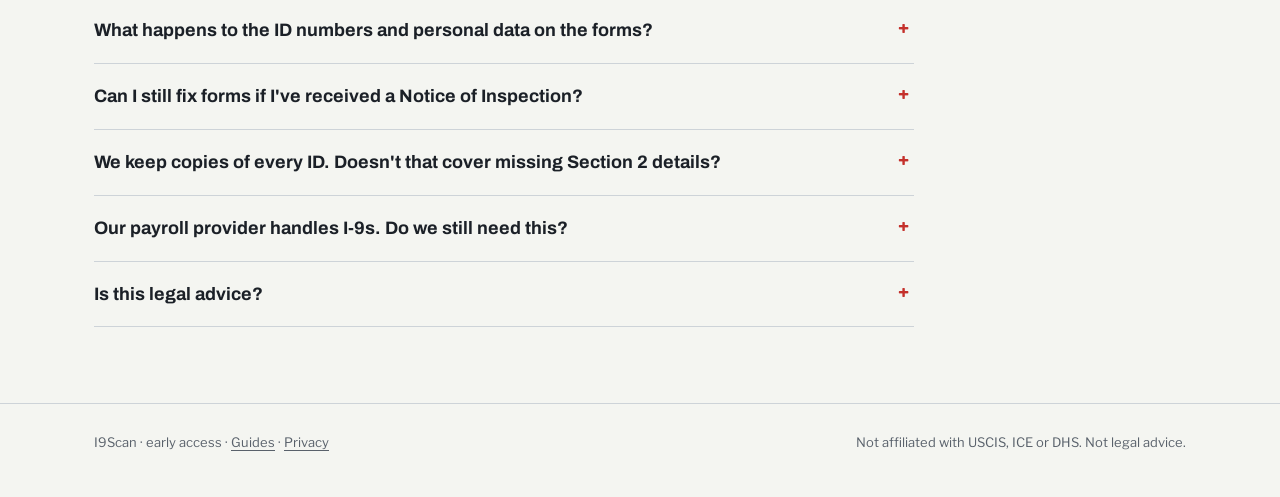
==== commit 5bc07a38: "Add I-9 guides, sitemap, robots and favicon; link guides from home Four sourced guides on ICE's Marc" ====
--- a/index.html
+++ b/index.html
@@ -5,6 +5,12 @@
 <meta name="viewport" content="width=device-width, initial-scale=1">
 <title>I9Scan</title>
 <meta name="description" content="Find the Form I-9 errors ICE now fines on sight, before an inspection notice arrives.">
+<link rel="canonical" href="https://i9scan.com/">
+<link rel="icon" href="/favicon.svg" type="image/svg+xml">
+<meta property="og:type" content="website">
+<meta property="og:title" content="I9Scan: find the I-9 errors ICE now fines on sight">
+<meta property="og:description" content="ICE reclassified more than ten common I-9 mistakes as substantive in March 2026. Check your fine exposure in five questions.">
+<meta property="og:url" content="https://i9scan.com/">
 <link rel="preconnect" href="https://fonts.googleapis.com">
 <link rel="preconnect" href="https://fonts.gstatic.com" crossorigin>
 <link rel="stylesheet" href="https://fonts.googleapis.com/css2?family=Archivo:wght@600;700;800&family=Caveat:wght@600&family=Courier+Prime:wght@400;700&family=Libre+Franklin:ital,wght@0,400;0,500;0,600;0,700;1,400&display=swap">
@@ -267,6 +273,7 @@
     <a class="logo" href="#top" aria-label="I9Scan home"><b>I9</b>Scan</a>
     <nav class="nav" aria-label="Sections">
       <a href="#check">Fine check</a>
+      <a href="/guides/">Guides</a>
       <a href="#rules">What changed</a>
       <a href="#pricing">Pricing</a>
       <a class="btn btn-solid" href="#access">Get early access</a>
@@ -338,7 +345,7 @@
               <li>Blank document title, number, issuer or expiration in Section 2</li>
               <li>No first day of employment</li>
               <li>No employer representative name or title</li>
-              <li>No employee date of birth or signature date</li>
+              <li>No employee legal name, date of birth or signature date</li>
               <li>Missing A-Number or expiration in Section 1</li>
               <li>Spanish form used outside Puerto Rico</li>
             </ul>
@@ -412,7 +419,7 @@
         <div class="rule-col sub">
           <header><span class="tag">SUBSTANTIVE · FINED ON SIGHT</span><h3>Now substantive</h3></header>
           <ul>
-            <li><span>Section 1</span>Missing employee date of birth</li>
+            <li><span>Section 1</span>Missing employee legal name or date of birth</li>
             <li><span>Section 1</span>Missing A-Number or USCIS number, when required</li>
             <li><span>Section 1</span>Missing date next to employee signature</li>
             <li><span>Section 1</span>Missing expiration date for work authorization</li>
@@ -429,16 +436,16 @@
           <header><span class="tag">TECHNICAL · 10 BUSINESS DAYS TO FIX</span><h3>Still correctable</h3></header>
           <ul>
             <li><span>Section 1</span>Social Security number missing (E-Verify employers)</li>
-            <li><span>Pages 2–B</span>Employee's full name not recorded</li>
+            <li><span>Page tops</span>Employee name missing at the top of Section 2 or supplements</li>
             <li><span>Section 1</span>Other last names used not provided</li>
             <li><span>Supp. B</span>New name not recorded at reverification</li>
             <li><span>Form</span>Outdated form edition used</li>
             <li><span>Section 1</span>Employee address missing</li>
-            <li><span>Section 2</span>Business address missing</li>
+            <li><span>Section 2</span>Business name or address missing</li>
           </ul>
         </div>
       </div>
-      <p class="source">Summarized from ICE's Form I-9 Inspection fact sheet as reported by employment counsel, April 2026.</p>
+      <p class="source">Summarized from ICE's Form I-9 Inspection fact sheet as reported by employment counsel, April 2026. <a href="/guides/ice-i-9-rule-change-march-2026/">Read the full guide</a>.</p>
     </div>
   </section>
 
@@ -577,7 +584,7 @@
 
 <footer>
   <div class="wrap">
-    <span>I9Scan · early access · <a href="privacy.html">Privacy</a></span>
+    <span>I9Scan · early access · <a href="/guides/">Guides</a> · <a href="privacy.html">Privacy</a></span>
     <span>Not affiliated with USCIS, ICE or DHS. Not legal advice.</span>
   </div>
 </footer>
@@ -585,7 +592,7 @@
 <script>
   // Where early-access requests go. Set to a Formspree / Tally / Basin endpoint when deploying.
   // Empty = preview mode: the form validates and confirms without sending.
-  const FORM_ENDPOINT = "";
+  const FORM_ENDPOINT = "https://formspree.io/f/xppzvokg";
 
   const MIN = 288, MAX = 2861;                       // per-form civil penalty range in force (FR 2025-01-02; no 2026 adjustment)
   const HIGH_PRESSURE = ["restaurant", "construction", "agriculture", "staffing", "hospitality"];
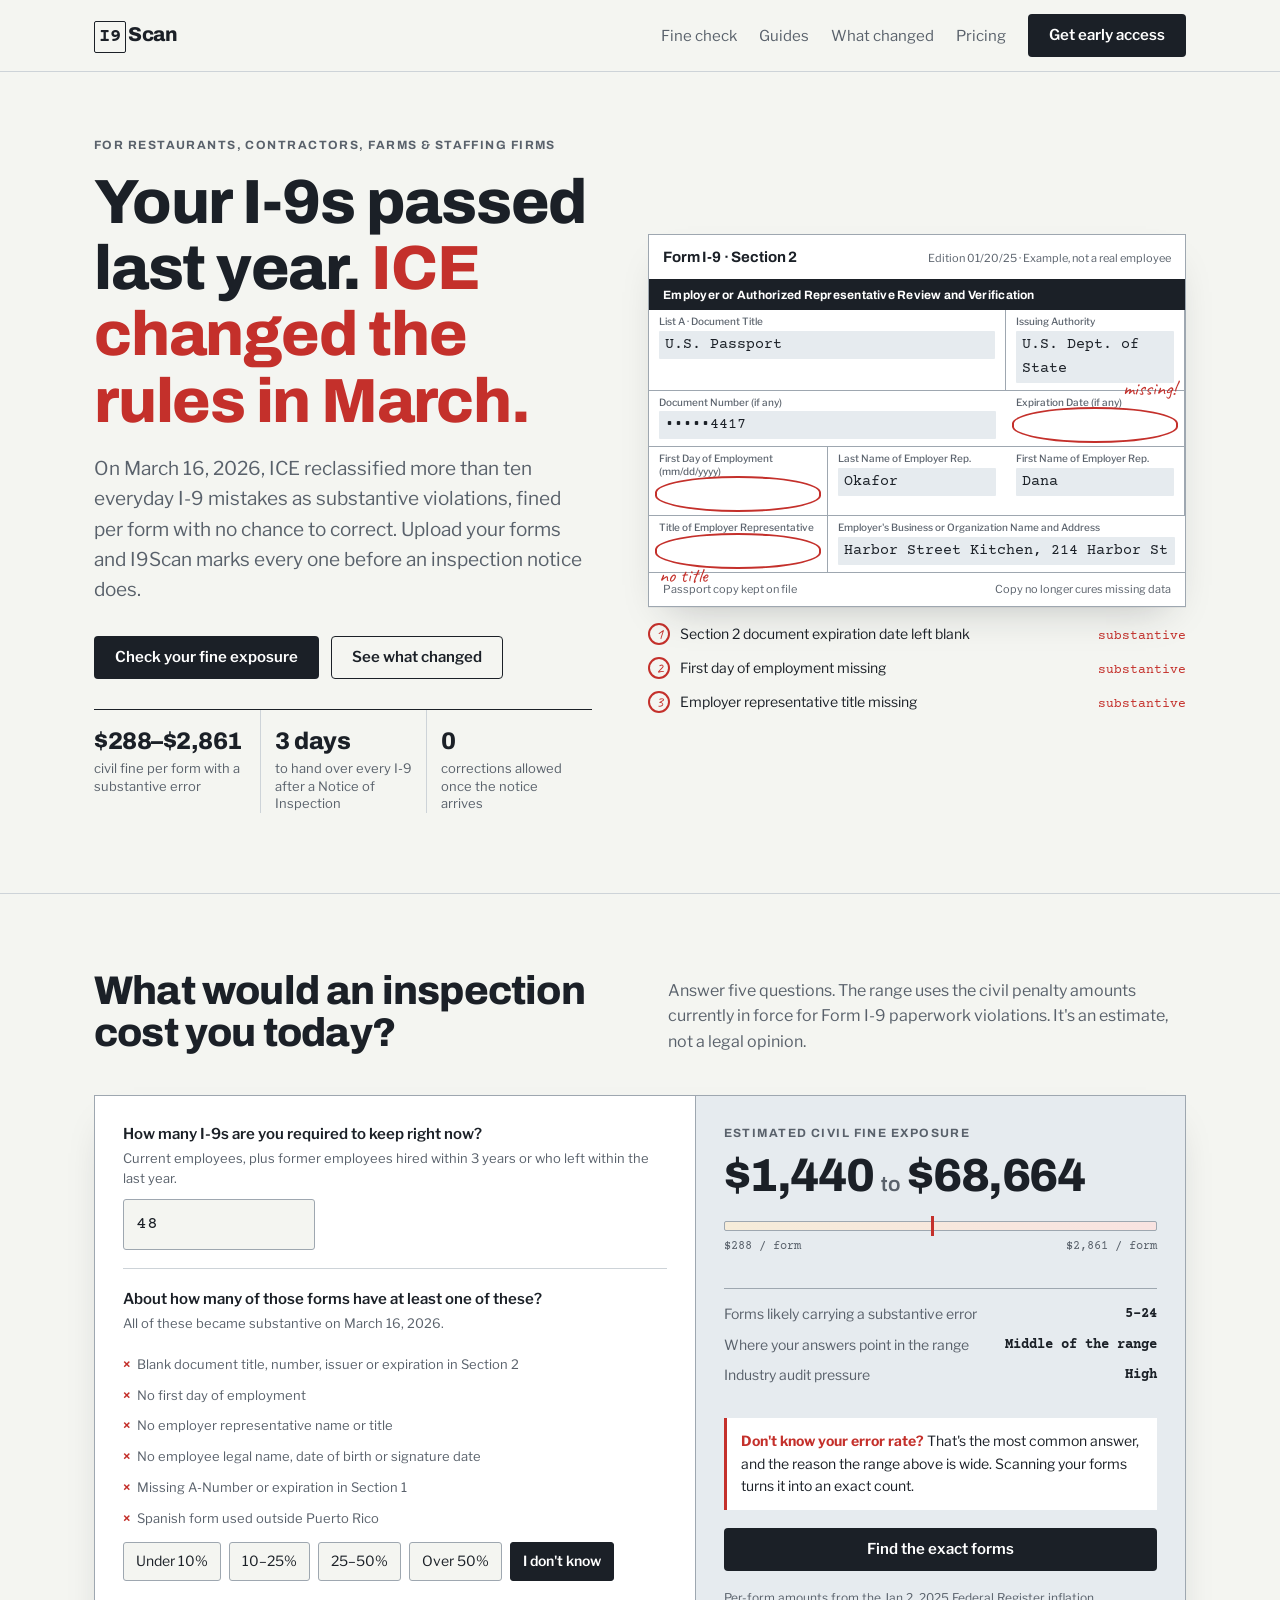
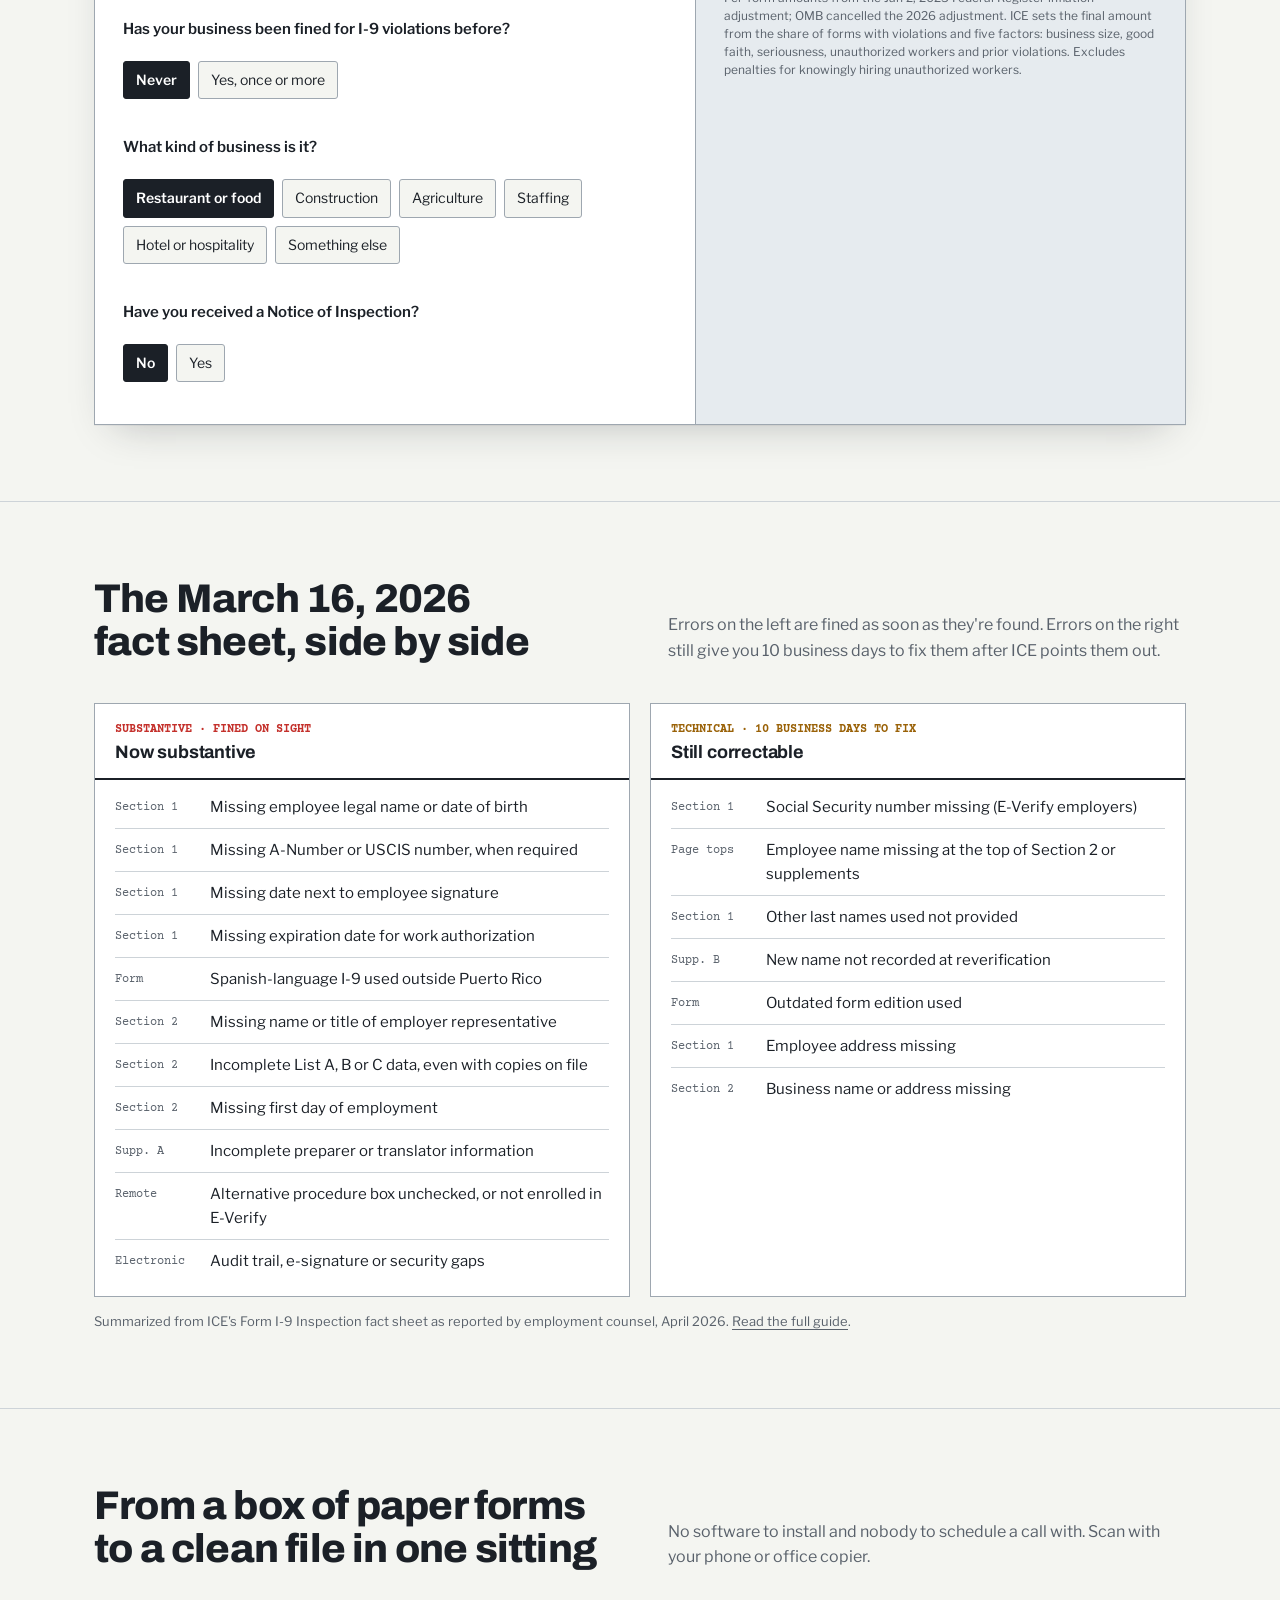
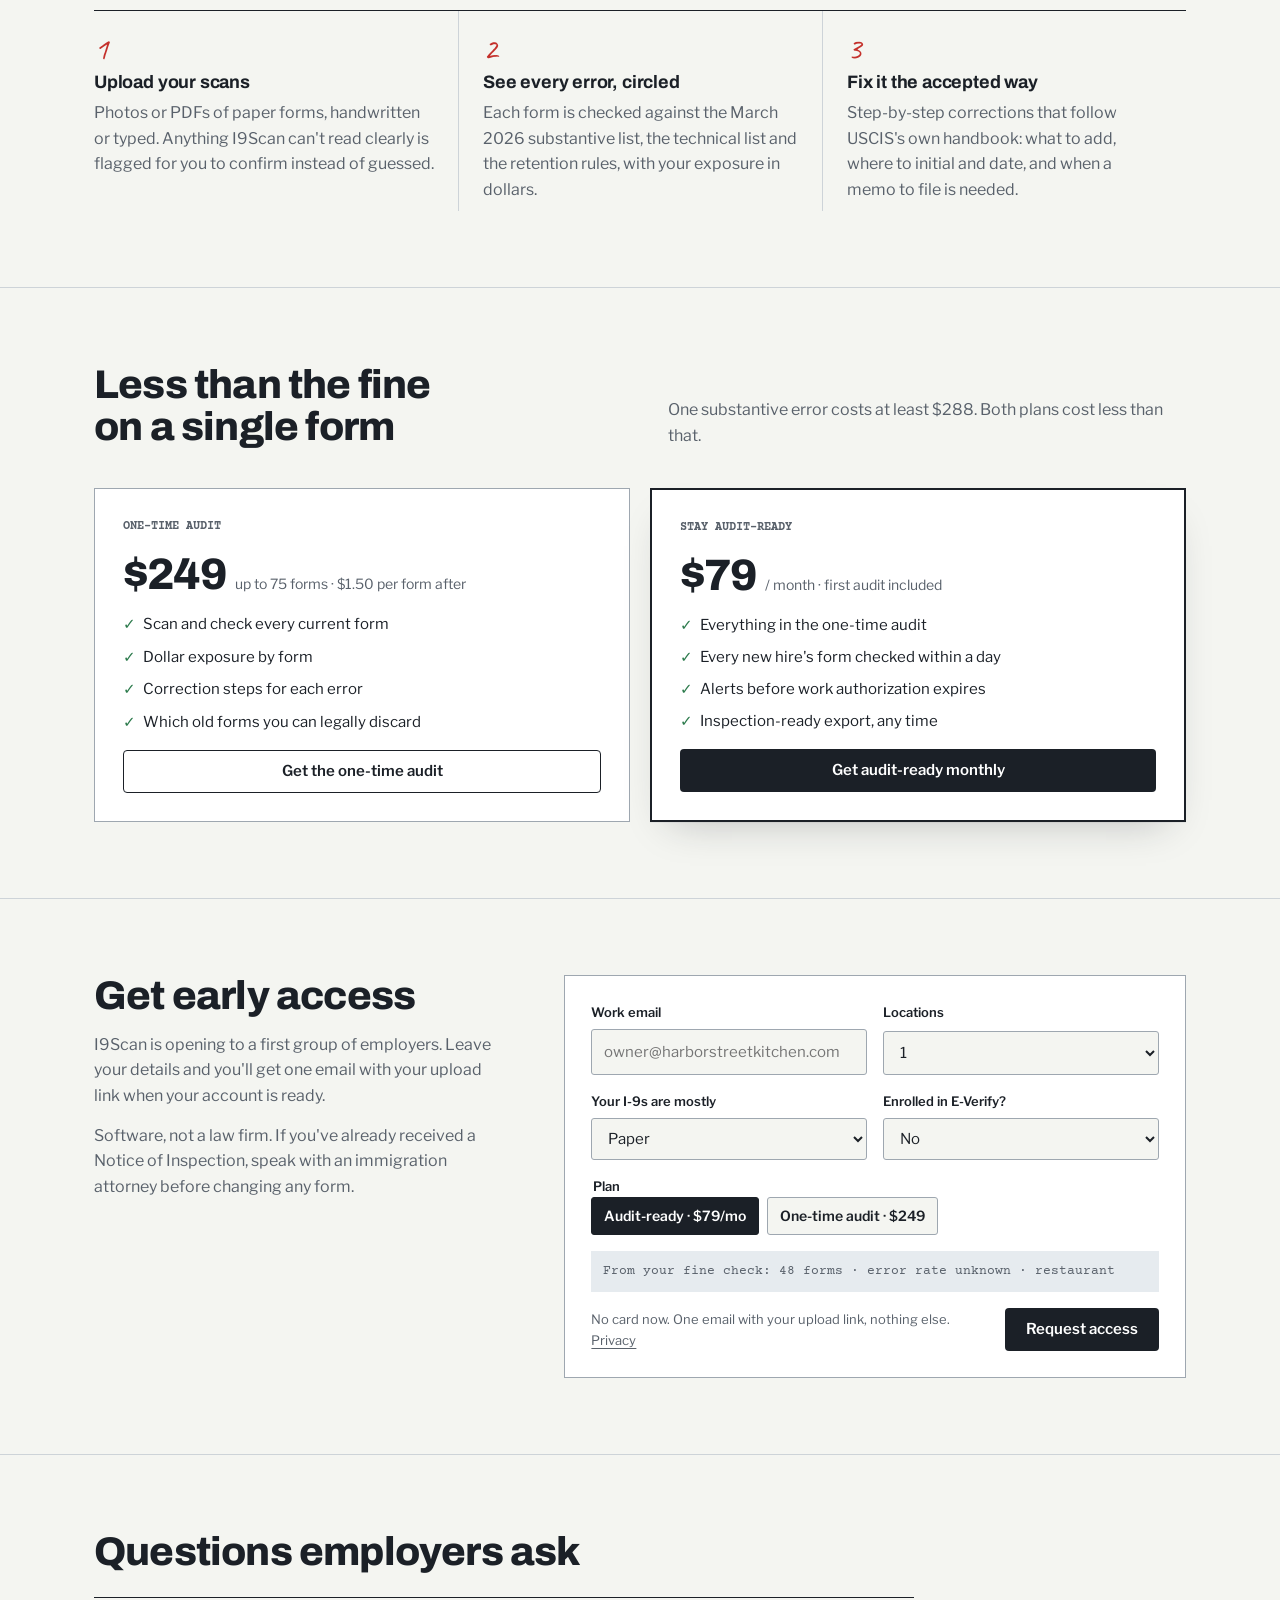
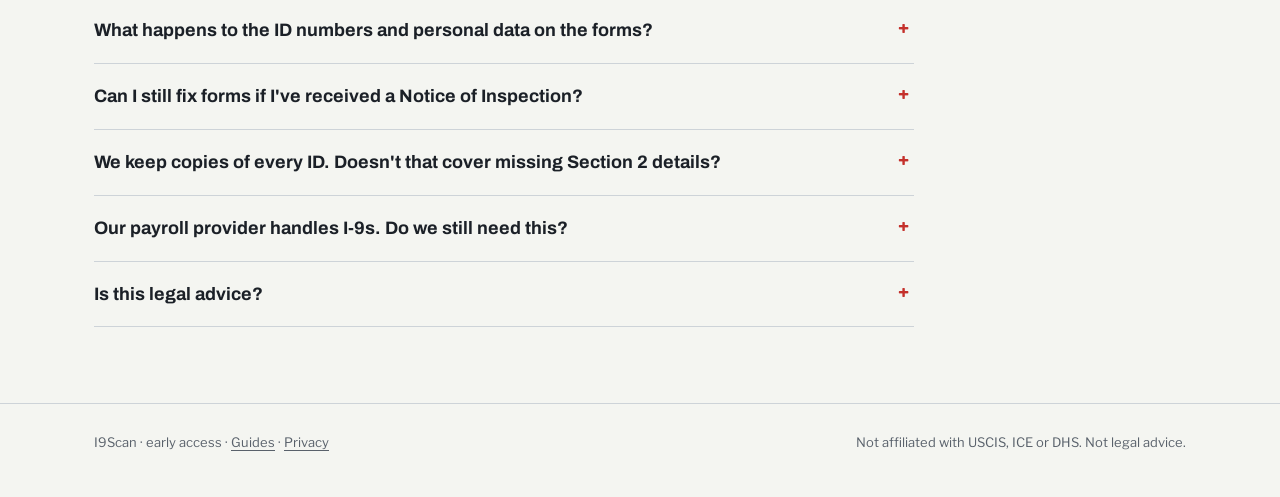
==== commit 961da9af: "Raise early-access prices to $249 audit and $79/month Co-Authored-By: Claude Opus 5 <noreply@anthrop" ====
--- a/index.html
+++ b/index.html
@@ -472,7 +472,7 @@
       <div class="plans">
         <div class="plan">
           <span class="tag">ONE-TIME AUDIT</span>
-          <div class="price"><b>$149</b><span>up to 75 forms · $1 per form after</span></div>
+          <div class="price"><b>$249</b><span>up to 75 forms · $1.50 per form after</span></div>
           <ul>
             <li>Scan and check every current form</li>
             <li>Dollar exposure by form</li>
@@ -483,7 +483,7 @@
         </div>
         <div class="plan pick">
           <span class="tag">STAY AUDIT-READY</span>
-          <div class="price"><b>$49</b><span>/ month · first audit included</span></div>
+          <div class="price"><b>$79</b><span>/ month · first audit included</span></div>
           <ul>
             <li>Everything in the one-time audit</li>
             <li>Every new hire's form checked within a day</li>
@@ -538,8 +538,8 @@
           <fieldset class="f full">
             <legend>Plan</legend>
             <div class="opts">
-              <label class="opt"><input type="radio" name="plan" id="a-plan-monthly" value="monthly" checked><span>Audit-ready · $49/mo</span></label>
-              <label class="opt"><input type="radio" name="plan" id="a-plan-audit" value="audit"><span>One-time audit · $149</span></label>
+              <label class="opt"><input type="radio" name="plan" id="a-plan-monthly" value="monthly" checked><span>Audit-ready · $79/mo</span></label>
+              <label class="opt"><input type="radio" name="plan" id="a-plan-audit" value="audit"><span>One-time audit · $249</span></label>
             </div>
           </fieldset>
           <p class="carry" id="a-carry">From your fine check: 48 forms · error rate unknown · restaurant</p>
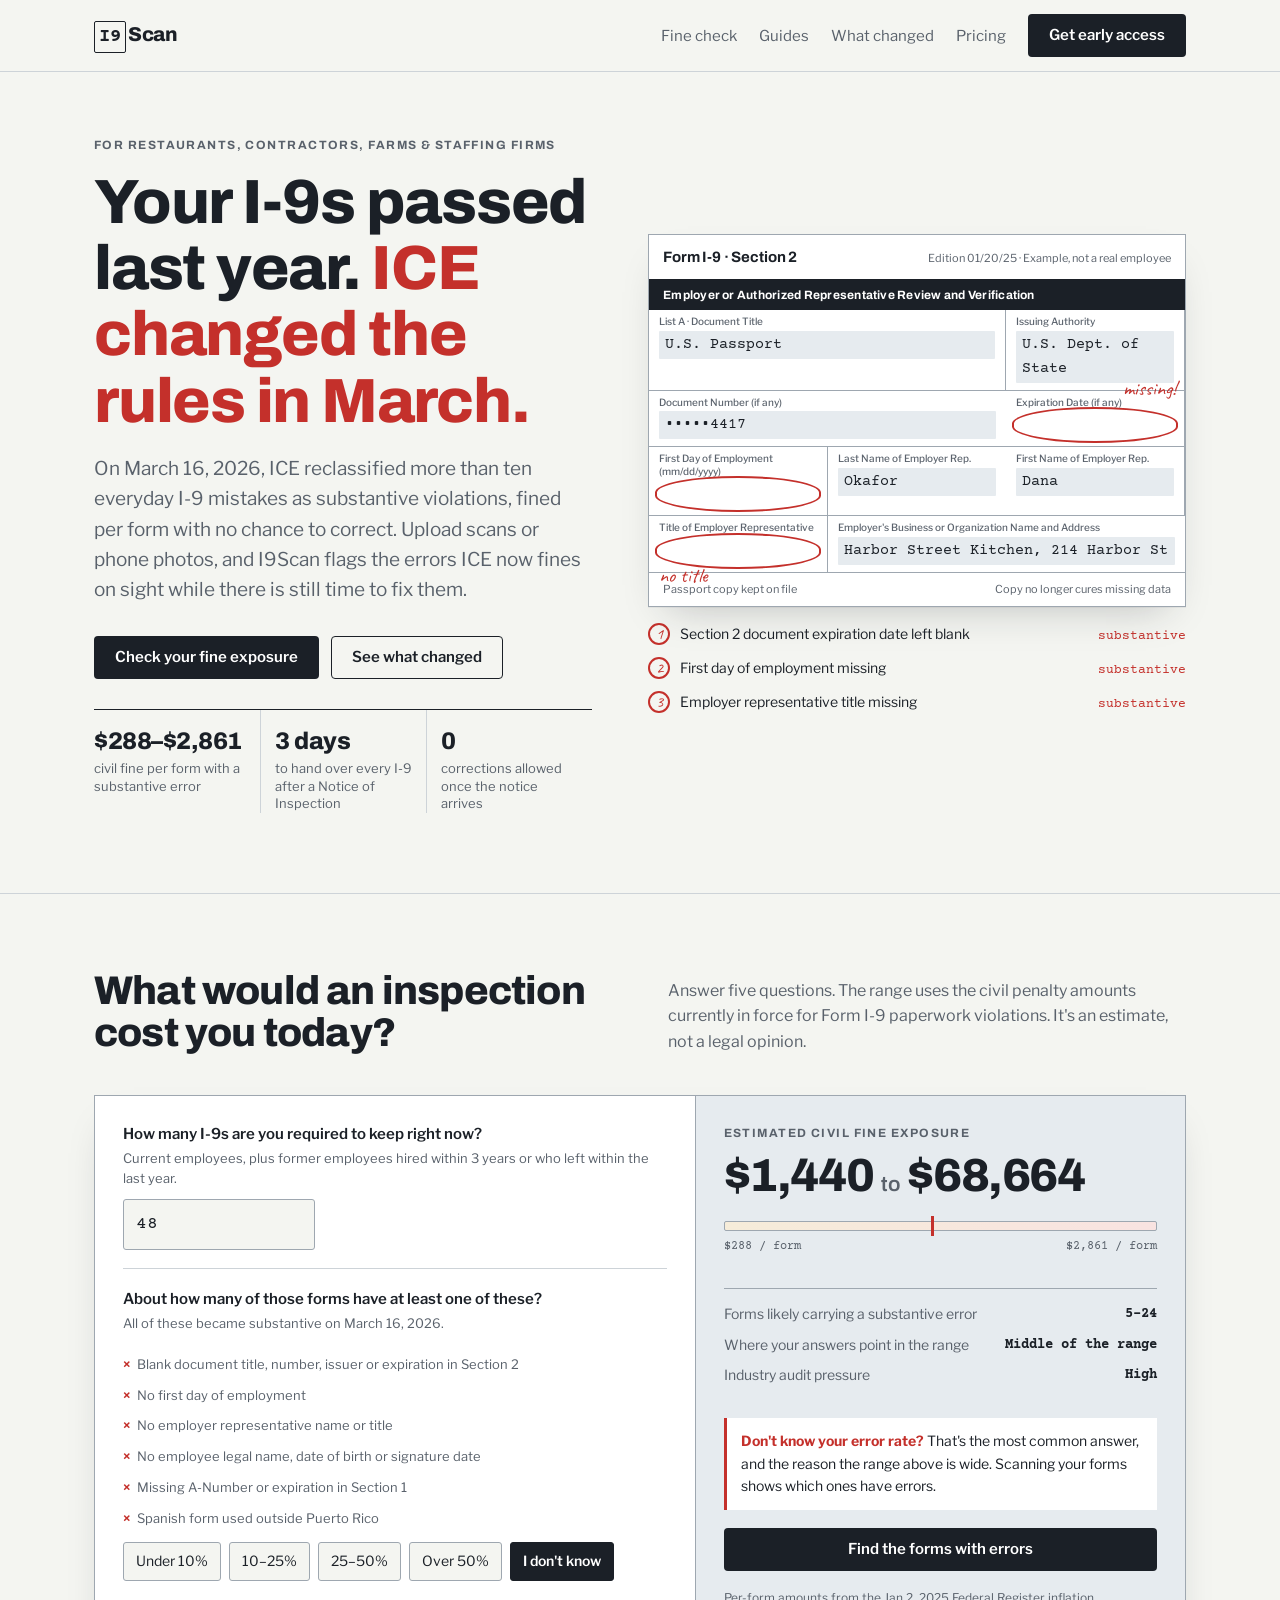
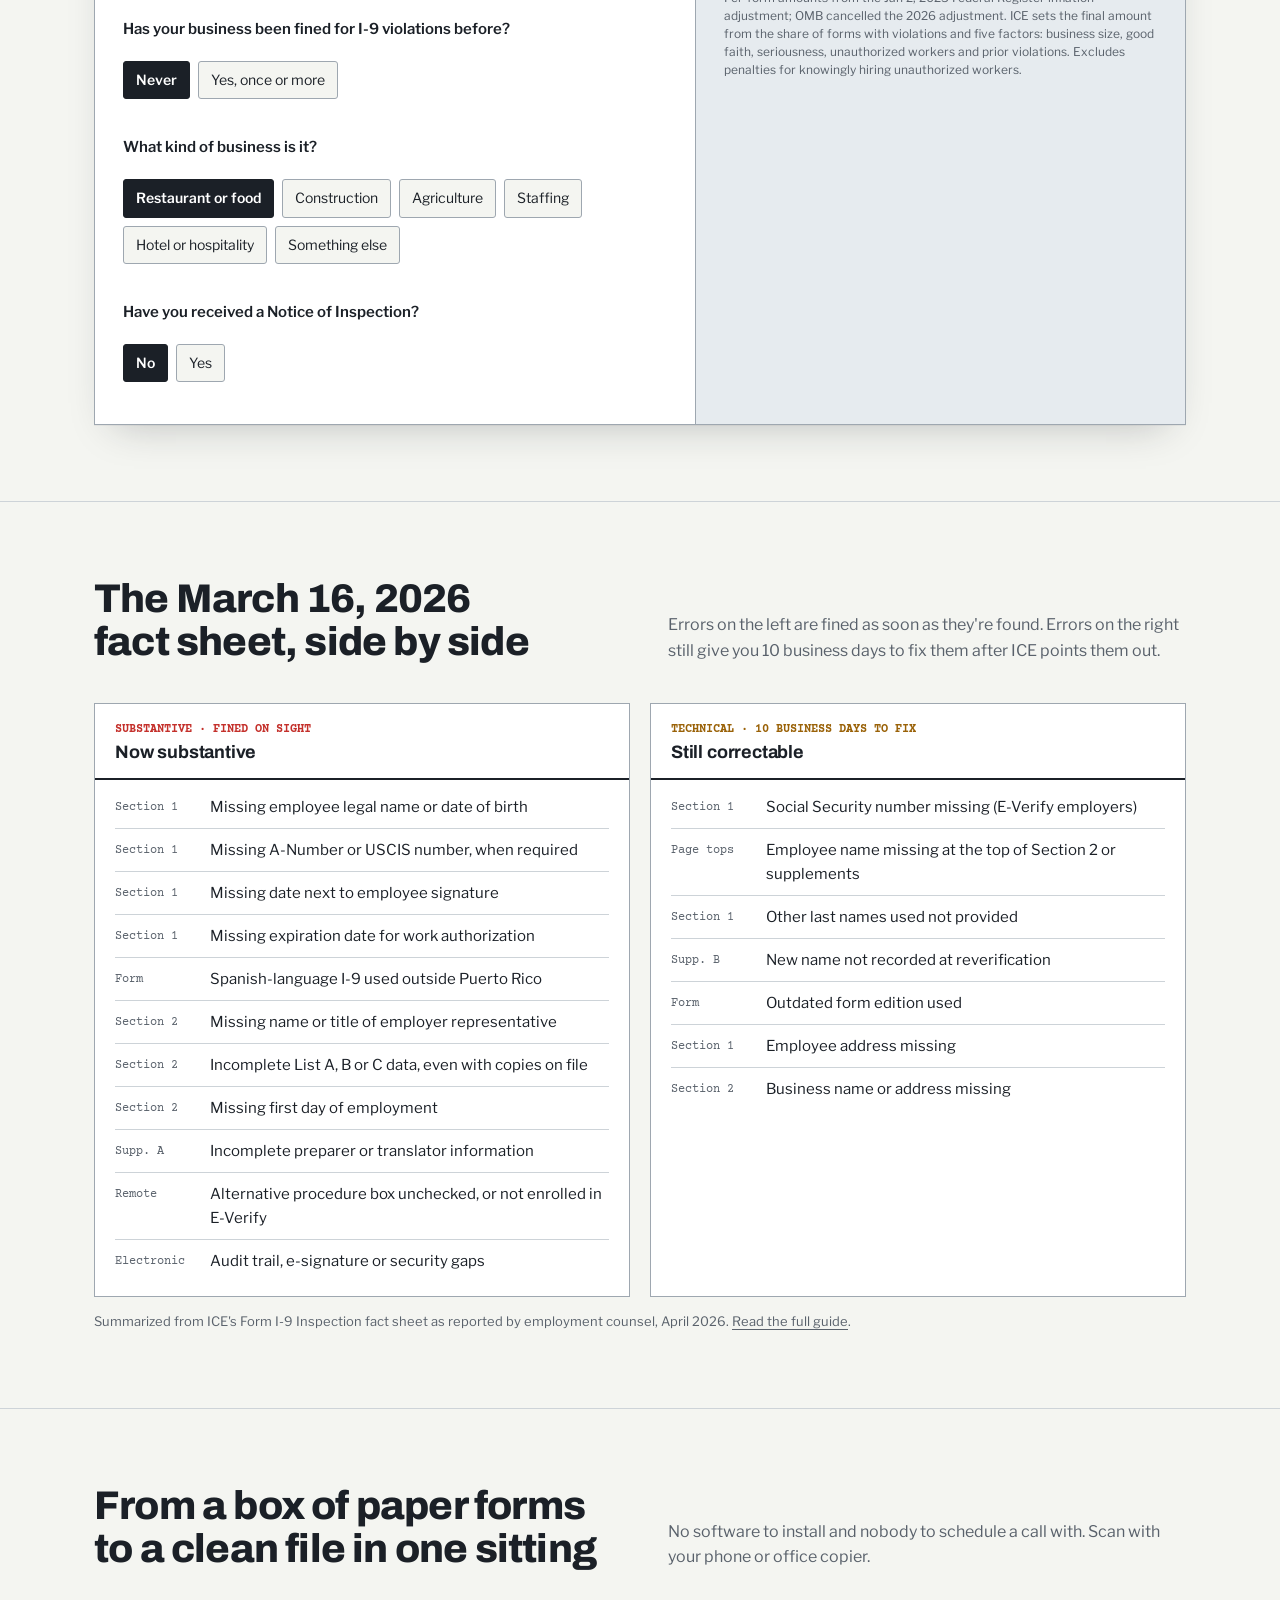
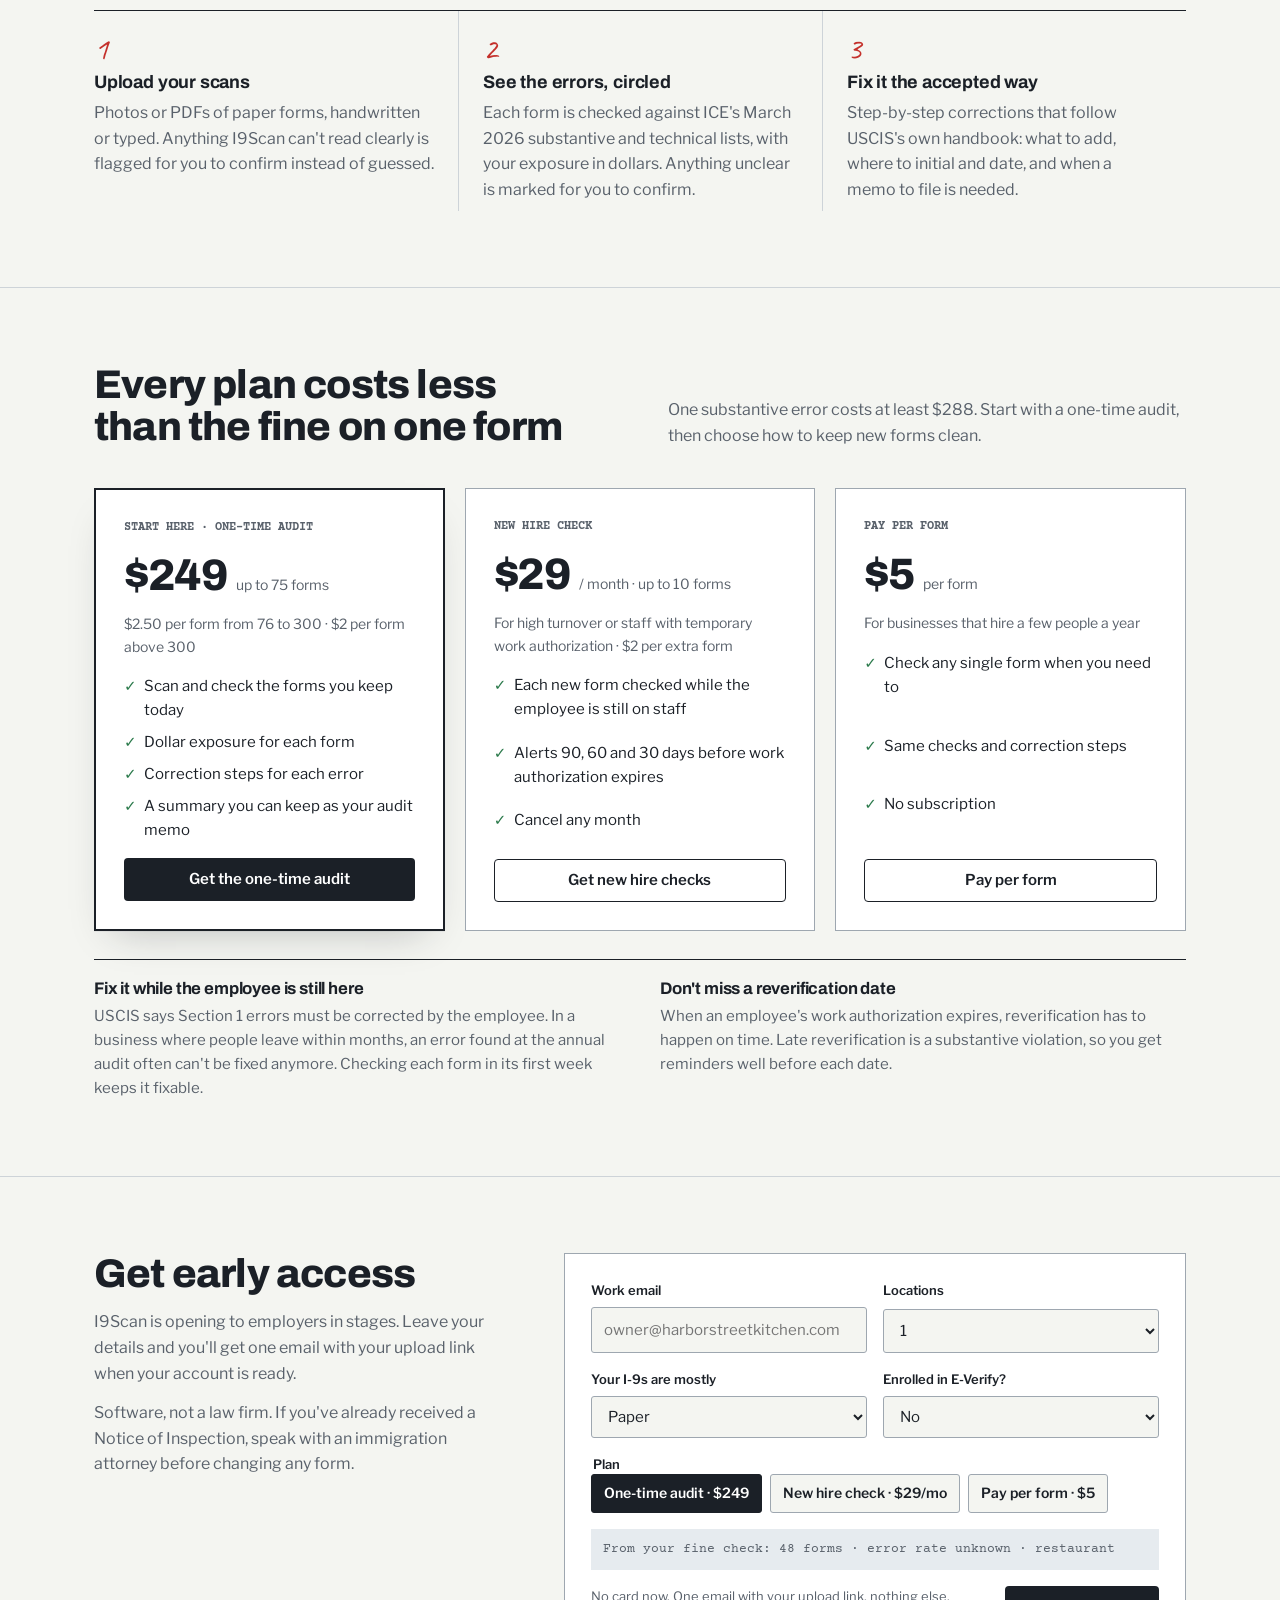
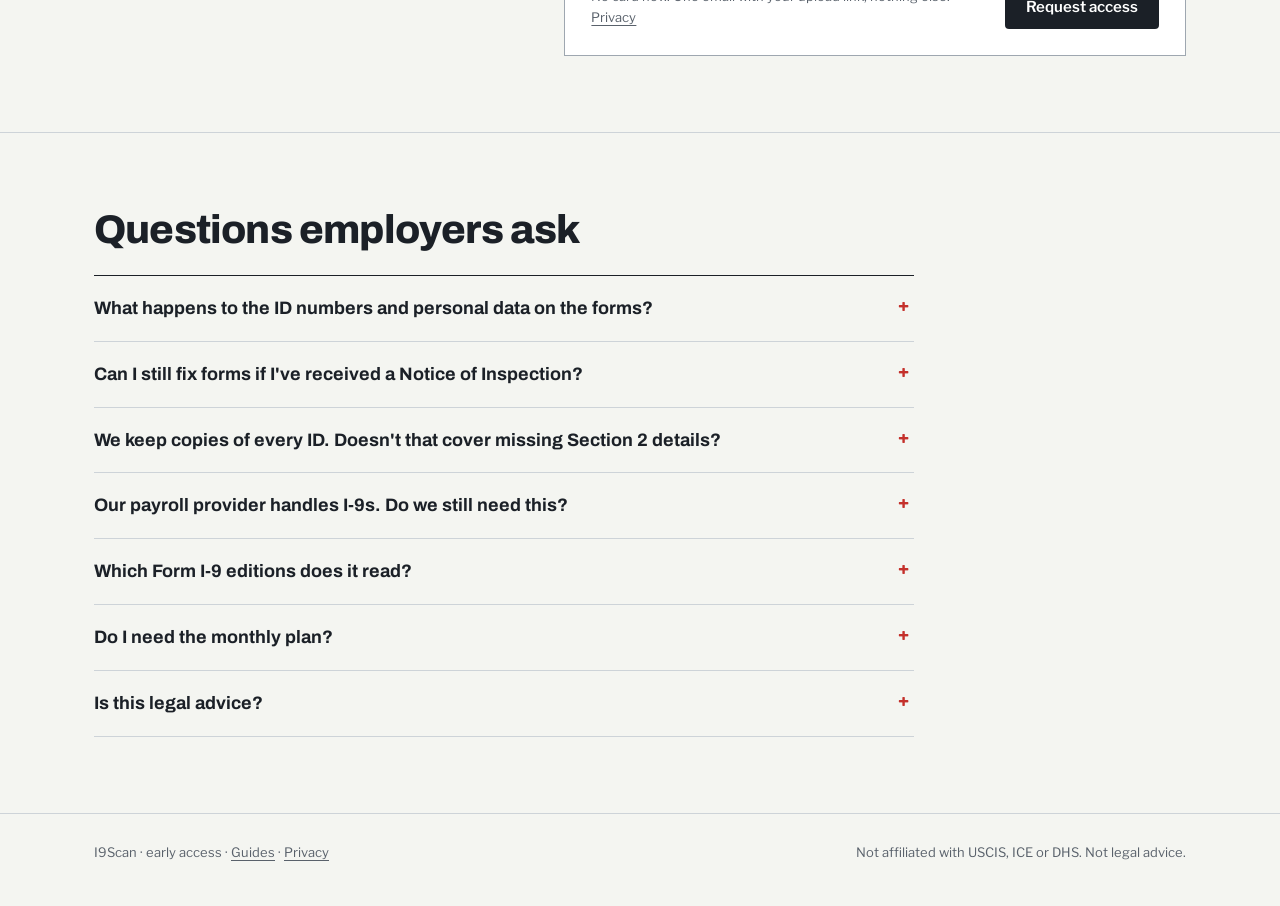
==== commit 83140bdb: "Restructure pricing: $249 audit, $29 new hire check, $5 per form Tone down claims to what early acce" ====
--- a/index.html
+++ b/index.html
@@ -223,7 +223,13 @@
   .steps p { color: var(--muted); max-width: 42ch; }
 
   /* pricing */
-  .plans { display: grid; grid-template-columns: repeat(2, minmax(0, 1fr)); gap: 20px; }
+  .plans { display: grid; grid-template-columns: repeat(3, minmax(0, 1fr)); gap: 20px; }
+  @media (max-width: 1000px) { .plans { grid-template-columns: 1fr; max-width: 560px; } }
+  .plan .fit { font-size: .875rem; color: var(--muted); margin: 0; }
+  .why { margin-top: 28px; display: grid; grid-template-columns: minmax(0, 1fr) minmax(0, 1fr); gap: 16px 40px; border-top: 1px solid var(--ink); padding-top: 20px; }
+  @media (max-width: 760px) { .why { grid-template-columns: 1fr; } }
+  .why h3 { font-size: 1.05rem; }
+  .why p { color: var(--muted); margin-top: 6px; font-size: .9375rem; }
   @media (max-width: 760px) { .plans { grid-template-columns: 1fr; } }
   .plan { background: var(--sheet); border: 1px solid var(--rule-strong); padding: 28px; display: flex; flex-direction: column; gap: 16px; }
   .plan.pick { border: 2px solid var(--ink); box-shadow: var(--shadow); }
@@ -287,7 +293,7 @@
       <div>
         <p class="eyebrow">For restaurants, contractors, farms &amp; staffing firms</p>
         <h1 style="margin-top:14px">Your I-9s passed last year. <span>ICE changed the rules in March.</span></h1>
-        <p class="lede">On March 16, 2026, ICE reclassified more than ten everyday I-9 mistakes as substantive violations, fined per form with no chance to correct. Upload your forms and I9Scan marks every one before an inspection notice does.</p>
+        <p class="lede">On March 16, 2026, ICE reclassified more than ten everyday I-9 mistakes as substantive violations, fined per form with no chance to correct. Upload scans or phone photos, and I9Scan flags the errors ICE now fines on sight while there is still time to fix them.</p>
         <div class="actions">
           <a class="btn btn-solid" href="#check">Check your fine exposure</a>
           <a class="btn btn-line" href="#rules">See what changed</a>
@@ -401,8 +407,8 @@
             <dt>Where your answers point in the range</dt><dd id="r-where">Middle of the range</dd>
             <dt>Industry audit pressure</dt><dd id="r-industry">High</dd>
           </dl>
-          <p class="alert" id="r-alert"><strong>Don't know your error rate?</strong> That's the most common answer, and the reason the range above is wide. Scanning your forms turns it into an exact count.</p>
-          <a class="btn btn-solid" href="#access" id="r-cta">Find the exact forms</a>
+          <p class="alert" id="r-alert"><strong>Don't know your error rate?</strong> That's the most common answer, and the reason the range above is wide. Scanning your forms shows which ones have errors.</p>
+          <a class="btn btn-solid" href="#access" id="r-cta">Find the forms with errors</a>
           <p class="fine-print">Per-form amounts from the Jan 2, 2025 Federal Register inflation adjustment; OMB cancelled the 2026 adjustment. ICE sets the final amount from the share of forms with violations and five factors: business size, good faith, seriousness, unauthorized workers and prior violations. Excludes penalties for knowingly hiring unauthorized workers.</p>
         </div>
       </div>
@@ -457,7 +463,7 @@
       </div>
       <ol class="steps">
         <li><span class="n" aria-hidden="true">1</span><h3>Upload your scans</h3><p>Photos or PDFs of paper forms, handwritten or typed. Anything I9Scan can't read clearly is flagged for you to confirm instead of guessed.</p></li>
-        <li><span class="n" aria-hidden="true">2</span><h3>See every error, circled</h3><p>Each form is checked against the March 2026 substantive list, the technical list and the retention rules, with your exposure in dollars.</p></li>
+        <li><span class="n" aria-hidden="true">2</span><h3>See the errors, circled</h3><p>Each form is checked against ICE's March 2026 substantive and technical lists, with your exposure in dollars. Anything unclear is marked for you to confirm.</p></li>
         <li><span class="n" aria-hidden="true">3</span><h3>Fix it the accepted way</h3><p>Step-by-step corrections that follow USCIS's own handbook: what to add, where to initial and date, and when a memo to file is needed.</p></li>
       </ol>
     </div>
@@ -466,32 +472,48 @@
   <section class="band" id="pricing">
     <div class="wrap">
       <div class="head">
-        <h2>Less than the fine on a single form</h2>
-        <p>One substantive error costs at least $288. Both plans cost less than that.</p>
+        <h2>Every plan costs less than the fine on one form</h2>
+        <p>One substantive error costs at least $288. Start with a one-time audit, then choose how to keep new forms clean.</p>
       </div>
       <div class="plans">
+        <div class="plan pick">
+          <span class="tag">START HERE · ONE-TIME AUDIT</span>
+          <div class="price"><b>$249</b><span>up to 75 forms</span></div>
+          <p class="fit">$2.50 per form from 76 to 300 · $2 per form above 300</p>
+          <ul>
+            <li>Scan and check the forms you keep today</li>
+            <li>Dollar exposure for each form</li>
+            <li>Correction steps for each error</li>
+            <li>A summary you can keep as your audit memo</li>
+          </ul>
+          <a class="btn btn-solid" href="#access" data-plan="audit">Get the one-time audit</a>
+        </div>
         <div class="plan">
-          <span class="tag">ONE-TIME AUDIT</span>
-          <div class="price"><b>$249</b><span>up to 75 forms · $1.50 per form after</span></div>
+          <span class="tag">NEW HIRE CHECK</span>
+          <div class="price"><b>$29</b><span>/ month · up to 10 forms</span></div>
+          <p class="fit">For high turnover or staff with temporary work authorization · $2 per extra form</p>
           <ul>
-            <li>Scan and check every current form</li>
-            <li>Dollar exposure by form</li>
-            <li>Correction steps for each error</li>
-            <li>Which old forms you can legally discard</li>
+            <li>Each new form checked while the employee is still on staff</li>
+            <li>Alerts 90, 60 and 30 days before work authorization expires</li>
+            <li>Cancel any month</li>
           </ul>
-          <a class="btn btn-line" href="#access" data-plan="audit">Get the one-time audit</a>
-        </div>
-        <div class="plan pick">
-          <span class="tag">STAY AUDIT-READY</span>
-          <div class="price"><b>$79</b><span>/ month · first audit included</span></div>
+          <a class="btn btn-line" href="#access" data-plan="monthly">Get new hire checks</a>
+        </div>
+        <div class="plan">
+          <span class="tag">PAY PER FORM</span>
+          <div class="price"><b>$5</b><span>per form</span></div>
+          <p class="fit">For businesses that hire a few people a year</p>
           <ul>
-            <li>Everything in the one-time audit</li>
-            <li>Every new hire's form checked within a day</li>
-            <li>Alerts before work authorization expires</li>
-            <li>Inspection-ready export, any time</li>
+            <li>Check any single form when you need to</li>
+            <li>Same checks and correction steps</li>
+            <li>No subscription</li>
           </ul>
-          <a class="btn btn-solid" href="#access" data-plan="monthly">Get audit-ready monthly</a>
-        </div>
+          <a class="btn btn-line" href="#access" data-plan="perform">Pay per form</a>
+        </div>
+      </div>
+      <div class="why">
+        <div><h3>Fix it while the employee is still here</h3><p>USCIS says Section 1 errors must be corrected by the employee. In a business where people leave within months, an error found at the annual audit often can't be fixed anymore. Checking each form in its first week keeps it fixable.</p></div>
+        <div><h3>Don't miss a reverification date</h3><p>When an employee's work authorization expires, reverification has to happen on time. Late reverification is a substantive violation, so you get reminders well before each date.</p></div>
       </div>
     </div>
   </section>
@@ -501,7 +523,7 @@
       <div class="access">
         <div class="access-copy">
           <h2>Get early access</h2>
-          <p>I9Scan is opening to a first group of employers. Leave your details and you'll get one email with your upload link when your account is ready.</p>
+          <p>I9Scan is opening to employers in stages. Leave your details and you'll get one email with your upload link when your account is ready.</p>
           <p>Software, not a law firm. If you've already received a Notice of Inspection, speak with an immigration attorney before changing any form.</p>
         </div>
         <form id="access-form" novalidate>
@@ -538,8 +560,9 @@
           <fieldset class="f full">
             <legend>Plan</legend>
             <div class="opts">
-              <label class="opt"><input type="radio" name="plan" id="a-plan-monthly" value="monthly" checked><span>Audit-ready · $79/mo</span></label>
-              <label class="opt"><input type="radio" name="plan" id="a-plan-audit" value="audit"><span>One-time audit · $249</span></label>
+              <label class="opt"><input type="radio" name="plan" id="a-plan-audit" value="audit" checked><span>One-time audit · $249</span></label>
+              <label class="opt"><input type="radio" name="plan" id="a-plan-monthly" value="monthly"><span>New hire check · $29/mo</span></label>
+              <label class="opt"><input type="radio" name="plan" id="a-plan-perform" value="perform"><span>Pay per form · $5</span></label>
             </div>
           </fieldset>
           <p class="carry" id="a-carry">From your fine check: 48 forms · error rate unknown · restaurant</p>
@@ -574,6 +597,14 @@
           <p>Most payroll tools collect new forms going forward. They don't re-check the paper forms you completed before switching, and those are the forms an inspection asks for first.</p>
         </details>
         <details>
+          <summary>Which Form I-9 editions does it read?</summary>
+          <p>Early access starts with the editions most employers have completed since 2023, beginning with Section 1 and Section 2. Older editions and Supplements A and B follow. If a form isn't supported yet, I9Scan tells you instead of guessing.</p>
+        </details>
+        <details>
+          <summary>Do I need the monthly plan?</summary>
+          <p>Only if you hire often or employ people whose work authorization expires. A business that hires a few people a year is usually better off with the one-time audit and paying per form after that.</p>
+        </details>
+        <details>
           <summary>Is this legal advice?</summary>
           <p>No. I9Scan compares your forms with published ICE and USCIS guidance and shows what it finds. Decisions about your situation belong with your attorney.</p>
         </details>
@@ -629,11 +660,11 @@
     if (noi) {
       alert.innerHTML = "<strong>You've received a notice.</strong> Don't change any form now. Recent notices prohibit edits after receipt. Contact an immigration attorney today; the 3-business-day clock is running.";
     } else if (unknown) {
-      alert.innerHTML = "<strong>Don't know your error rate?</strong> That's the most common answer, and the reason the range above is wide. Scanning your forms turns it into an exact count.";
+      alert.innerHTML = "<strong>Don't know your error rate?</strong> That's the most common answer, and the reason the range above is wide. Scanning your forms shows which ones have errors.";
     } else {
       alert.innerHTML = `<strong>${nHi} form${nHi === 1 ? "" : "s"} to find.</strong> Fixing them before a notice arrives is allowed. After a notice, it isn't.`;
     }
-    $("r-cta").textContent = noi ? "Get access for after your inspection" : "Find the exact forms";
+    $("r-cta").textContent = noi ? "Get access for after your inspection" : "Find the forms with errors";
 
     const labels = { "0.07": "under 10% with errors", "0.18": "10–25% with errors", "0.38": "25–50% with errors", "0.65": "over 50% with errors", "unknown": "error rate unknown" };
     $("a-carry").textContent = `From your fine check: ${forms} forms · ${labels[shareVal]} · ${industry}${noi ? " · notice received" : ""}`;
